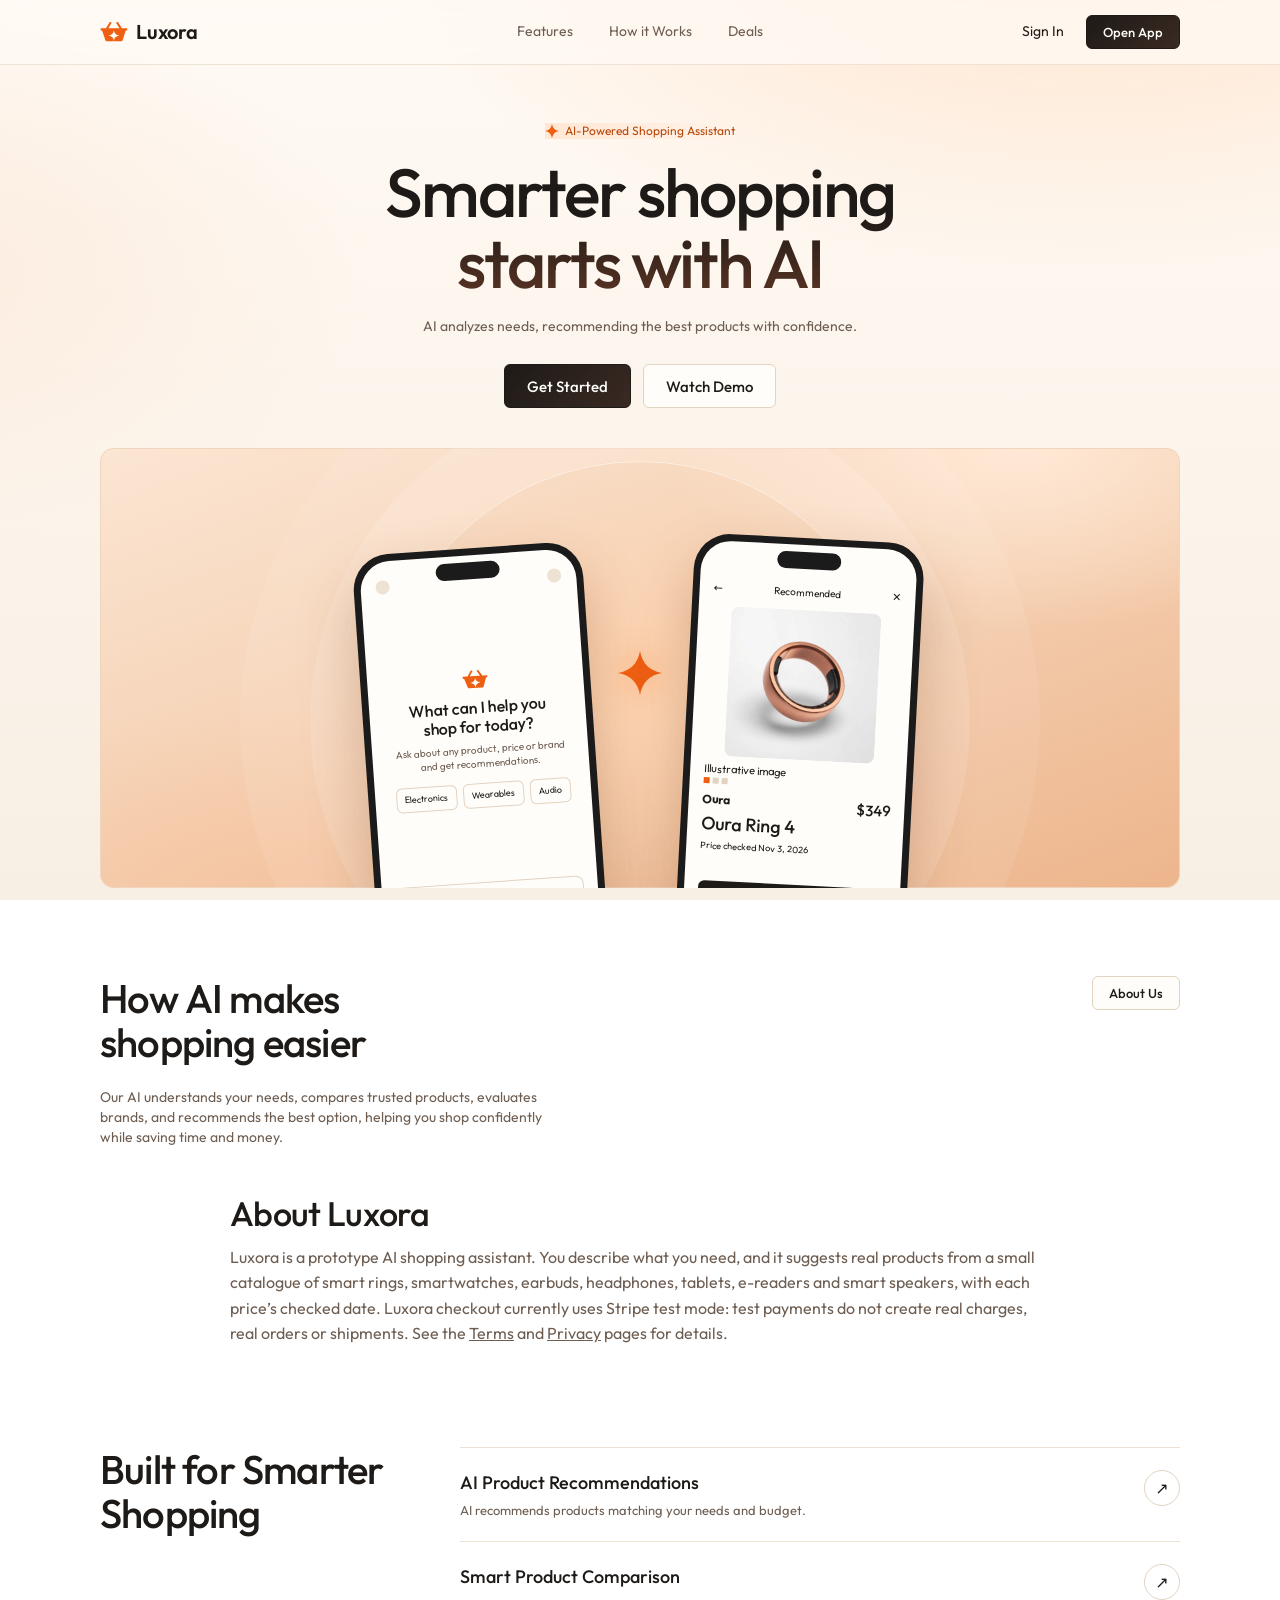
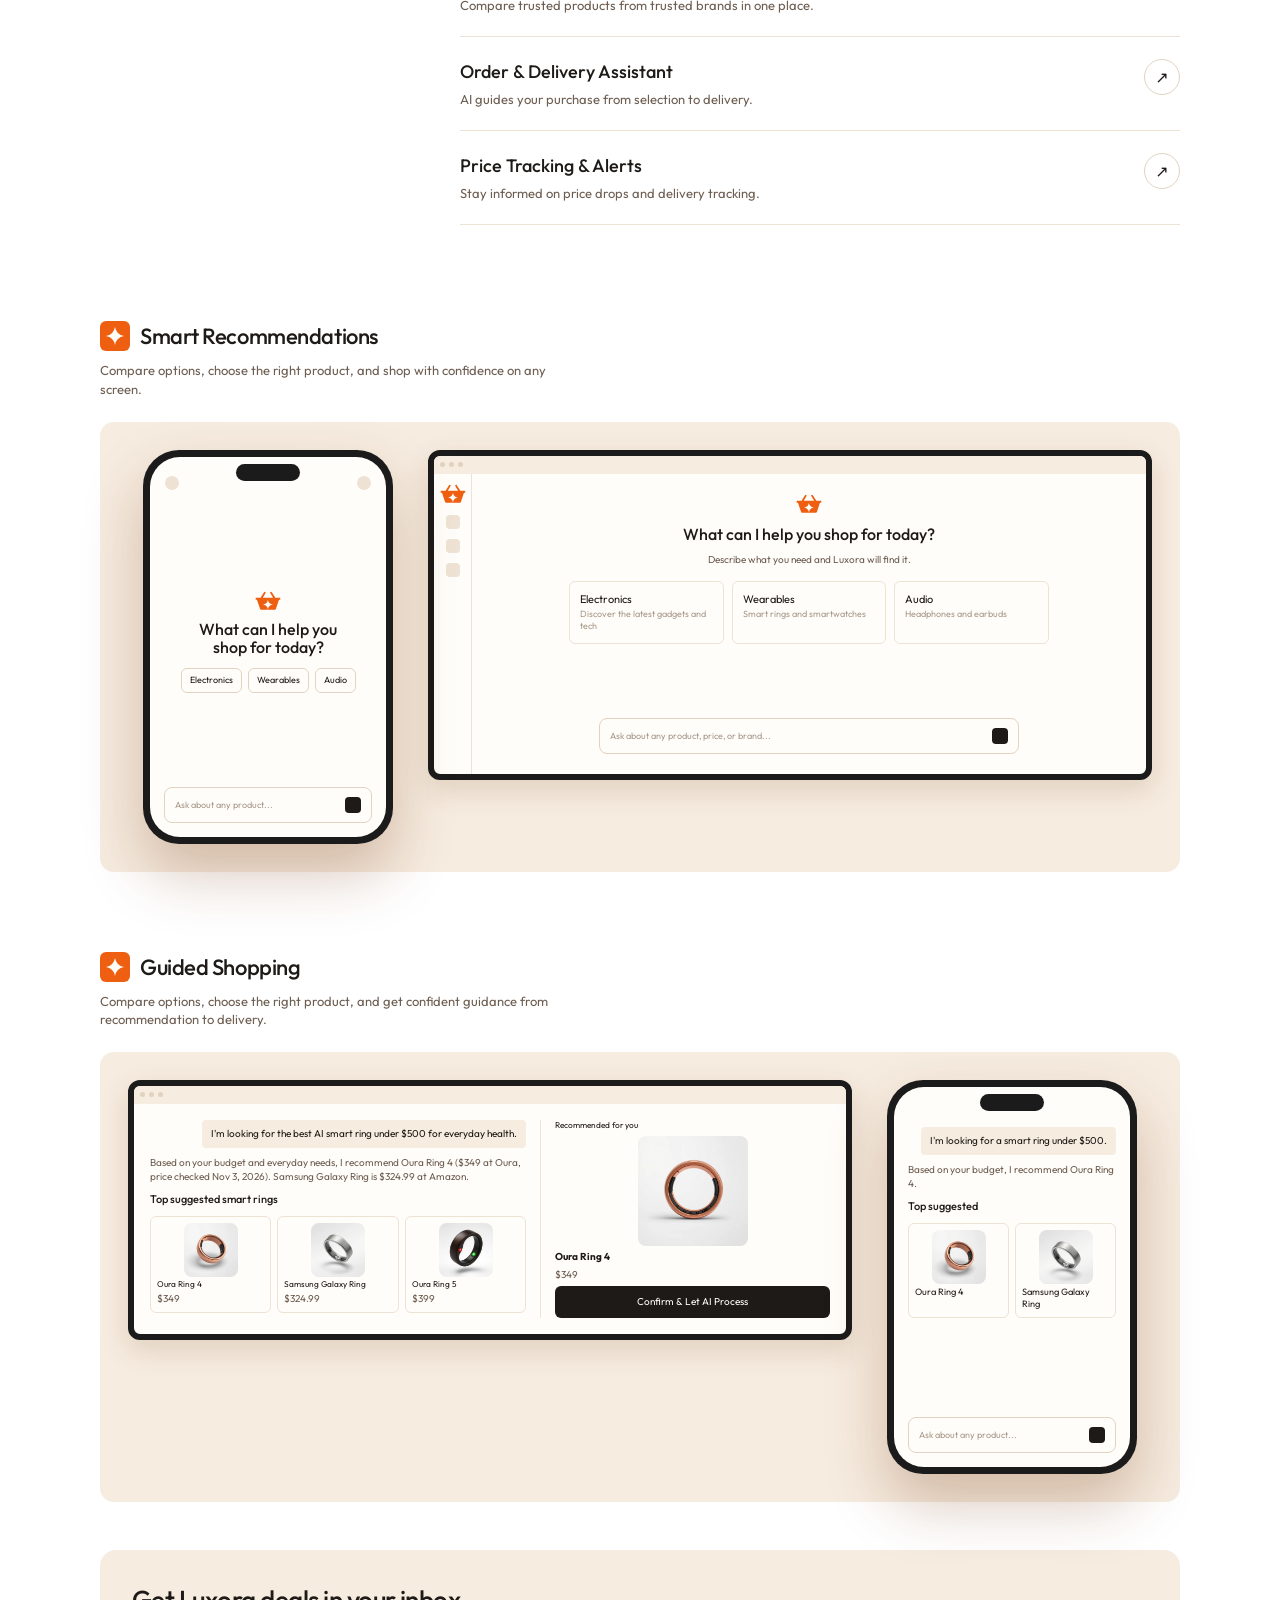
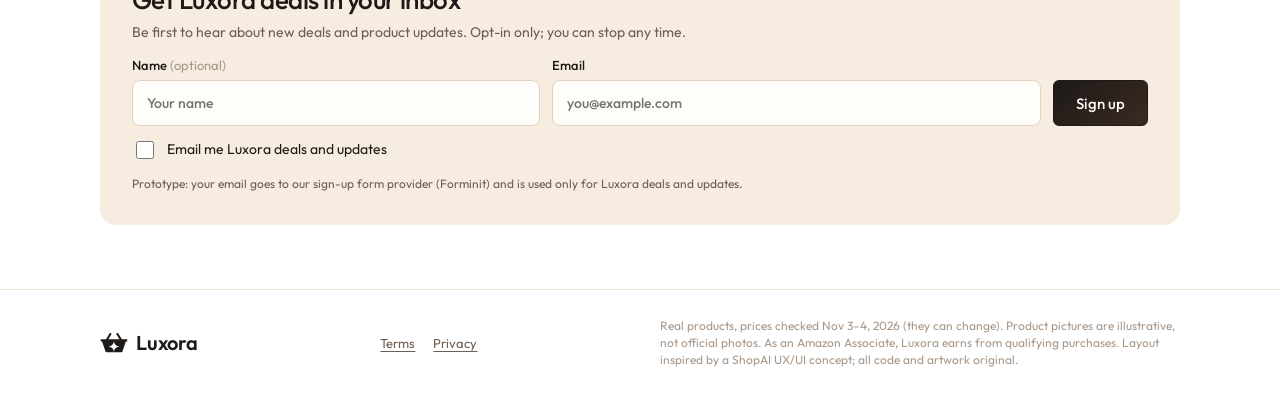
==== index.html @ 8afe0d3a "Align landing page with Stripe test checkout" ====
<!doctype html>
<html lang="en">
<head>
  <meta charset="utf-8">
  <meta name="viewport" content="width=device-width, initial-scale=1, viewport-fit=cover">
  <title>Luxora - AI-Powered Shopping Assistant</title>
  <meta name="description" content="Luxora analyzes your needs and recommends the best products with confidence.">
  <link rel="icon" href="assets/logo.svg" type="image/svg+xml">
  <script src="js/theme.js?v=gauth20261105"></script>
  <link rel="stylesheet" href="css/palette.css?v=gauth20261105">
  <link rel="stylesheet" href="css/base.css?v=gauth20261105">
  <link rel="stylesheet" href="css/landing.css?v=gauth20261105">
  <link rel="stylesheet" href="css/warm.css?v=gauth20261105">
  <link rel="stylesheet" href="css/mobile.css?v=gauth20261105">
</head>
<body>
<header class="nav" id="top">
  <div class="wrap nav__in">
    <a href="#top" class="logo" aria-label="Luxora home"><span data-logo class="logo__mark"></span>Luxora</a>
    <nav class="nav__links" id="navLinks" aria-label="Primary">
      <a href="#features">Features</a><a href="#how">How it Works</a><a href="app.html#/shop">Deals</a>
      <button type="button" class="nav__signin nav__signin--m" data-signin>Sign In</button>
    </nav>
    <div class="nav__cta">
      <button type="button" class="nav__signin" data-signin>Sign In</button>
      <a href="app.html" class="btn btn--sm" data-get-started>Open App</a>
      <button class="nav__burger" id="burger" aria-label="Menu" aria-expanded="false"><span></span><span></span><span></span></button>
    </div>
  </div>
</header>

<main>
<section class="hero wrap">
  <p class="tag"><span data-sparkle="14"></span> AI-Powered Shopping Assistant</p>
  <h1>Smarter shopping<br>starts with AI</h1>
  <p class="hero__sub">AI analyzes needs, recommending the best products with confidence.</p>
  <div class="hero__btns">
    <a href="app.html#/assistant" class="btn" data-get-started>Get Started</a>
    <a href="#demo" class="btn btn--ghost">Watch Demo</a>
  </div>
</section>

<section class="stage wrap" id="demo" aria-label="App preview">
  <div class="stage__panel">
    <div class="phone phone--tilt-l">
      <div class="phone__notch"></div>
      <div class="phone__screen">
        <div class="ph-top"><span class="ph-dot"></span><span class="ph-avatar"></span></div>
        <div class="ph-center">
          <span data-logo class="ph-logo"></span>
          <h3>What can I help you shop for today?</h3>
          <p>Ask about any product, price or brand and get recommendations.</p>
          <div class="ph-chips"><span>Electronics</span><span>Wearables</span><span>Audio</span></div>
        </div>
        <div class="ph-input">Ask about any product, price, or brand...<i></i></div>
      </div>
    </div>
    <span class="stage__spark" data-sparkle="44"></span>
    <div class="phone phone--tilt-r">
      <div class="phone__notch"></div>
      <div class="phone__screen">
        <div class="ph-bar"><span>&#8592;</span><small>Recommended</small><span>&#10005;</span></div>
        <div class="ph-art" data-art="aura-ring-4"></div><span class="illus illus--static">Illustrative image</span>
        <div class="ph-dots"><i class="on"></i><i></i><i></i></div>
        <div class="ph-meta"><div><b class="store">Oura</b><h4>Oura Ring 4</h4><small>Price checked Nov 3, 2026</small></div><strong data-price="aura-ring-4" data-asin="B0D9WT1S2T">$349</strong></div>
        <div class="ph-btn">Let AI Process</div>
      </div>
    </div>
  </div>
</section>

<section class="how wrap" id="how">
  <div class="how__head">
    <h2>How AI makes<br>shopping easier</h2>
    <a href="#about" class="btn btn--ghost btn--sm">About Us</a>
  </div>
  <p class="how__p">Our AI understands your needs, compares trusted products, evaluates brands, and recommends the best option, helping you shop confidently while saving time and money.</p>
</section>

<section class="about wrap" id="about" aria-labelledby="aboutTitle">
  <h2 id="aboutTitle">About Luxora</h2>
  <p>Luxora is a prototype AI shopping assistant. You describe what you need, and it suggests real products from a small catalogue of smart rings, smartwatches, earbuds, headphones, tablets, e-readers and smart speakers, with each price&rsquo;s checked date. Luxora checkout currently uses Stripe test mode: test payments do not create real charges, real orders or shipments. See the <a href="terms.html">Terms</a> and <a href="privacy.html">Privacy</a> pages for details.</p>
</section>

<section class="built wrap" id="features">
  <h2>Built for Smarter<br>Shopping</h2>
  <ul class="built__list">
    <li><div><h3>AI Product Recommendations</h3><p>AI recommends products matching your needs and budget.</p></div><a class="built__go" href="app.html?q=Best%20smart%20ring%20under%20%24500%20for%20everyday%20health" aria-label="Try AI product recommendations in the app">&#8599;</a></li>
    <li><div><h3>Smart Product Comparison</h3><p>Compare trusted products from trusted brands in one place.</p></div><a class="built__go" href="app.html?q=Compare%20Oura%20Ring%204%20and%20Samsung%20Galaxy%20Ring" aria-label="Try product comparison in the app">&#8599;</a></li>
    <li><div><h3>Order &amp; Delivery Assistant</h3><p>AI guides your purchase from selection to delivery.</p></div><a class="built__go" href="app.html?q=Where%20is%20my%20order%3F" aria-label="Try the order and delivery assistant in the app">&#8599;</a></li>
    <li><div><h3>Price Tracking &amp; Alerts</h3><p>Stay informed on price drops and delivery tracking.</p></div><a class="built__go" href="#signup" aria-label="Get deal alerts by email">&#8599;</a></li>
  </ul>
</section>

<section class="showcase wrap" aria-labelledby="sr">
  <div class="sec-title"><span class="sec-icon" data-sparkle="18"></span><h2 id="sr">Smart Recommendations</h2></div>
  <p class="sec-p">Compare options, choose the right product, and shop with confidence on any screen.</p>
  <div class="showcase__grid">
    <div class="phone phone--flat"><div class="phone__notch"></div><div class="phone__screen">
      <div class="ph-top"><span class="ph-dot"></span><span class="ph-avatar"></span></div>
      <div class="ph-center"><span data-logo class="ph-logo"></span><h3>What can I help you shop for today?</h3>
      <div class="ph-chips"><span>Electronics</span><span>Wearables</span><span>Audio</span></div></div>
      <div class="ph-input">Ask about any product...<i></i></div></div></div>
    <div class="laptop"><div class="laptop__bar"><i></i><i></i><i></i></div><div class="laptop__body">
      <aside><span data-logo class="ph-logo"></span><i></i><i></i><i></i></aside>
      <div class="laptop__main"><span data-logo class="ph-logo"></span><h3>What can I help you shop for today?</h3><p>Describe what you need and Luxora will find it.</p>
      <div class="lp-cards"><div>Electronics<small>Discover the latest gadgets and tech</small></div><div>Wearables<small>Smart rings and smartwatches</small></div><div>Audio<small>Headphones and earbuds</small></div></div>
      <div class="ph-input">Ask about any product, price, or brand...<i></i></div></div></div></div>
  </div>
</section>

<section class="showcase wrap" aria-labelledby="gs">
  <div class="sec-title"><span class="sec-icon" data-sparkle="18"></span><h2 id="gs">Guided Shopping</h2></div>
  <p class="sec-p">Compare options, choose the right product, and get confident guidance from recommendation to delivery.</p>
  <div class="showcase__grid showcase__grid--guided">
    <div class="laptop laptop--wide"><div class="laptop__bar"><i></i><i></i><i></i></div>
      <div class="guided">
        <div class="guided__chat">
          <p class="bubble">I'm looking for the best AI smart ring under $500 for everyday health.</p>
          <p class="g-text">Based on your budget and everyday needs, I recommend Oura Ring 4 ($349 at Oura, price checked Nov 3, 2026). Samsung Galaxy Ring is $324.99 at Amazon.</p>
          <b class="g-title">Top suggested smart rings</b>
          <div class="g-cards">
            <div><span data-art="aura-ring-4"></span><small>Oura Ring 4</small><em data-price="aura-ring-4" data-asin="B0D9WT1S2T">$349</em></div>
            <div><span data-art="nova-ring"></span><small>Samsung Galaxy Ring</small><em>$324.99</em></div>
            <div><span data-art="ring-pro"></span><small>Oura Ring 5</small><em>$399</em></div>
          </div>
        </div>
        <div class="guided__rec"><small>Recommended for you</small><span data-art="aura-ring-4:1"></span><b>Oura Ring 4</b><em data-price="aura-ring-4" data-asin="B0D9WT1S2T">$349</em><div class="ph-btn">Confirm &amp; Let AI Process</div></div>
      </div></div>
    <div class="phone phone--flat"><div class="phone__notch"></div><div class="phone__screen">
      <p class="bubble">I'm looking for a smart ring under $500.</p>
      <p class="g-text">Based on your budget, I recommend Oura Ring 4.</p>
      <b class="g-title">Top suggested</b>
      <div class="g-cards g-cards--2"><div><span data-art="aura-ring-4"></span><small>Oura Ring 4</small></div><div><span data-art="nova-ring"></span><small>Samsung Galaxy Ring</small></div></div>
      <div class="ph-input">Ask about any product...<i></i></div></div></div>
  </div>
</section>

<section class="signup-sec wrap" id="signup" aria-label="Email sign-up">
  <div data-signup="landing-footer" data-title="Get Luxora deals in your inbox" data-text="Be first to hear about new deals and product updates. Opt-in only; you can stop any time."></div>
</section>
</main>

<footer class="foot"><div class="wrap foot__in"><a href="#top" class="logo logo--black"><span data-logo class="logo__mark"></span>Luxora</a><nav class="foot__links" aria-label="Legal"><a href="terms.html">Terms</a><a href="privacy.html">Privacy</a></nav><small>Real products, prices checked Nov 3–4, 2026 (they can change). Product pictures are illustrative, not official photos. As an Amazon Associate, Luxora earns from qualifying purchases. Layout inspired by a ShopAI UX/UI concept; all code and artwork original.</small></div></footer>


<script src="js/art.js?v=gauth20261105"></script>
<script src="js/auth.js?v=gauth20261105"></script>
<script src="js/landing.js?v=gauth20261105"></script>
<script src="js/landing-deals.js?v=gauth20261105"></script>
<script src="js/signup.js?v=gauth20261105"></script>
<script src="js/i18n.js?v=gauth20261105"></script>
</body>
</html>
---- css/palette.css ----
/* Luxora palette - the ONLY place raw colors live. Every other file uses var(--token). */
:root {
  /* neutrals (from the reference: white / light-gray surfaces, near-black ink) */
  --white: #FFFFFF;
  --gray-50: #F4F4F4;      /* soft fills, chips, bubbles */
  --page: #F4F4F4;         /* app page background behind the cards */
  --gray-100: #EBEBEB;     /* hairlines, chips */
  --gray-200: #DCDCDC;     /* borders */
  --gray-400: #A3A3A3;     /* placeholder text, disabled */
  --gray-600: #6B6B6B;     /* secondary text */
  --black: #111111;        /* primary ink + buttons */

  /* accent */
  --orange: #F26B1D;
  --orange-soft: #FDE7DA;
  --orange-deep: #C4500F;

  /* translucent helpers */
  --shadow: rgba(17, 17, 17, 0.10);
  --scrim: rgba(17, 17, 17, 0.45);

  /* product illustration tones (copper / silver / dark titanium) */
  --copper-hi: #FFCFA0;
  --copper: #F28B3D;
  --copper-lo: #A94A10;
  --silver-hi: #FFFFFF;
  --silver: #CFCFCF;
  --silver-lo: #6E6E6E;
  --dark-hi: #8A5A48;
  --dark: #3B211B;
  --dark-lo: #160B09;
  --screen: #1B1B1B;
  --glow: #FFE2C4;
}

/* Dark appearance (Settings > Appearance). Same token names, dark values: the only place dark colours live. */
:root[data-theme="dark"] {
  color-scheme: dark;
  --white: #181818;        /* card / surface */
  --page: #0D0D0D;
  --gray-50: #242424;
  --gray-100: #2D2D2D;
  --gray-200: #3C3C3C;
  --gray-400: #7E7E7E;
  --gray-600: #ABABAB;
  --black: #F3F3F3;        /* primary ink + buttons */
  --orange-soft: #3B2314;
  --orange-deep: #FF9D5E;
  --shadow: rgba(0, 0, 0, 0.55);
  --scrim: rgba(0, 0, 0, 0.7);
}

/* Warm light theme (PAINTER mocks, approved): cream/ivory, charcoal ink, deeper orange */
:root:not([data-theme="dark"]) {--white:#FFFDF9;--page:#F8F0E6;--gray-50:#F6ECE0;--gray-100:#EEE2D4;--gray-200:#E2D2C0;--gray-400:#A8988A;--gray-600:#6E5E52;--black:#1E1A17;--orange:#EE5F12;--orange-soft:#FCE3D2;--orange-deep:#B8470A;--shadow:rgba(120,60,20,.16);--scrim:rgba(40,24,14,.42)}
---- css/base.css ----
@font-face { font-family: "Outfit"; src: url("../fonts/outfit.woff2") format("woff2"); font-weight: 100 900; font-display: swap; }
*, *::before, *::after { box-sizing: border-box; }
html { scroll-behavior: smooth; }
body { margin: 0; font-family: "Outfit", system-ui, -apple-system, "Segoe UI", sans-serif; color: var(--black); background: var(--white); -webkit-font-smoothing: antialiased; line-height: 1.4; }
img, svg { display: block; max-width: 100%; }
a { color: inherit; text-decoration: none; }
button, input, select { font: inherit; color: inherit; }
button { cursor: pointer; }
h1, h2, h3, p { margin: 0; }
[hidden] { display: none !important; }
.sr-only { position: absolute; width: 1px; height: 1px; overflow: hidden; clip: rect(0 0 0 0); white-space: nowrap; }
:focus-visible { outline: 2px solid var(--orange); outline-offset: 2px; }

.btn { display: inline-flex; align-items: center; justify-content: center; gap: 8px; height: 44px; padding: 0 22px; border-radius: 6px; border: 1px solid var(--black); background: var(--black); color: var(--white); font-weight: 500; font-size: 15px; transition: transform .15s, background .15s; }
.btn:hover { transform: translateY(-1px); }
.btn--ghost { background: var(--white); color: var(--black); border-color: var(--gray-200); }
.btn--sm { height: 34px; padding: 0 16px; font-size: 13px; }

.logo { display: inline-flex; align-items: center; gap: 8px; font-weight: 600; font-size: 20px; letter-spacing: -.01em; }
.logo svg { width: 28px; height: 22px; color: var(--orange); }
.logo--black svg { color: var(--black); }
.sparkle { color: var(--orange); }

/* product photos: square studio shots on a light background, shown as rounded tiles */
.pimg { display: block; height: 100%; width: auto; aspect-ratio: 1 / 1; object-fit: cover; border-radius: 8px; background: var(--gray-50); }
[data-art], .card__art, .car__art, .line__img, .line__art { display: flex; justify-content: center; align-items: center; }

/* email sign-up (js/signup.js) */
.signup { display: grid; gap: 14px; background: var(--gray-50); border-radius: 16px; padding: clamp(20px, 3vw, 32px); }
.signup h3 { font-size: clamp(20px, 2.4vw, 26px); font-weight: 500; letter-spacing: -.02em; }
.signup__copy p { color: var(--gray-600); font-size: 14px; margin-top: 4px; }
.signup__fields { display: grid; grid-template-columns: minmax(0, 1fr) minmax(0, 1.2fr) auto; gap: 12px; align-items: end; }
.signup__f { display: grid; gap: 6px; font-size: 13px; font-weight: 500; } .signup__f i { font-style: normal; color: var(--gray-400); font-weight: 400; }
.signup__f input { height: 46px; border: 1px solid var(--gray-200); border-radius: 8px; padding: 0 14px; font-size: 14px; background: var(--white); outline: 0; min-width: 0; }
.signup__f input:focus { border-color: var(--black); }
.signup__btn { height: 46px; }
.signup__btn:disabled { opacity: .6; cursor: progress; transform: none; }
.signup__hp { position: absolute; left: -9999px; width: 1px; height: 1px; opacity: 0; }
.signup__opt { display: flex; align-items: flex-start; gap: 10px; font-size: 14px; cursor: pointer; } .signup__opt input { width: 18px; height: 18px; margin-top: 1px; accent-color: var(--black); flex: none; }
.signup__fine { font-size: 12px; color: var(--gray-600); }
.signup__msg { font-size: 14px; border-radius: 8px; padding: 10px 14px; }
.signup__msg--err { background: var(--orange-soft); color: var(--orange-deep); }
.signup__msg[hidden] { display: none; }
.signup__done { display: flex; align-items: center; gap: 16px; } .signup__done p { color: var(--gray-600); font-size: 14px; margin-top: 2px; }
.signup__tick { width: 44px; height: 44px; border-radius: 50%; background: var(--orange); color: var(--white); display: grid; place-items: center; font-size: 20px; flex: none; }
.signup--card { border: 1px solid var(--gray-100); background: var(--white); }
.signup--card .signup__fields { grid-template-columns: minmax(0, 1fr) minmax(0, 1fr); } .signup--card .signup__btn { grid-column: 1 / -1; }
@media (max-width: 760px) { .signup__fields { grid-template-columns: 1fr; } }

/* sign-in dialog (js/auth.js) */
dialog.auth { border: 0; border-radius: 16px; padding: 32px 28px 24px; width: min(400px, calc(100vw - 32px)); box-shadow: 0 24px 64px var(--shadow); color: var(--black); background: var(--white); position: fixed; margin: auto; }
dialog.auth::backdrop { background: var(--scrim); }
.auth__x { position: absolute; top: 12px; right: 12px; width: 32px; height: 32px; border-radius: 8px; border: 1px solid var(--gray-200); background: var(--white); font-size: 12px; display: grid; place-items: center; }
.auth__x:hover { background: var(--gray-50); }
.auth__logo { display: block; width: 40px; color: var(--orange); margin-bottom: 14px; }
.auth__avatar { width: 52px; height: 52px; border-radius: 50%; background: var(--orange-soft); color: var(--orange-deep); display: grid; place-items: center; font-size: 22px; font-weight: 600; margin-bottom: 14px; }
dialog.auth h2 { font-size: 24px; letter-spacing: -.02em; line-height: 1.15; }
.auth__lead { margin-top: 8px; color: var(--gray-600); font-size: 14px; overflow-wrap: anywhere; }
dialog.auth form { display: grid; gap: 6px; margin-top: 18px; }
dialog.auth label { display: grid; gap: 6px; font-size: 13px; font-weight: 500; margin-top: 8px; }
dialog.auth input { height: 46px; border: 1px solid var(--gray-200); border-radius: 8px; padding: 0 14px; font-size: 15px; background: var(--white); outline: 0; min-width: 0; }
dialog.auth input:focus { border-color: var(--black); }
dialog.auth input[aria-invalid=true] { border-color: var(--orange-deep); }
.auth__err { font-size: 13px; color: var(--orange-deep); }
.auth__err[hidden] { display: none; }
.auth__go { width: 100%; height: 46px; margin-top: 14px; }
.auth__fine { margin-top: 12px; font-size: 12px; color: var(--gray-600); }
.auth__btns { display: flex; gap: 10px; margin-top: 18px; } .auth__btns .btn { flex: 1; }
/* sign-up: location fields, password hint, sign-in/sign-up switch */
dialog.auth { max-height: calc(100dvh - 32px); overflow-y: auto; }
dialog.auth select { height: 46px; border: 1px solid var(--gray-200); border-radius: 8px; padding: 0 12px; font-size: 15px; background: var(--white); color: var(--black); min-width: 0; width: 100%; }
dialog.auth select:focus { border-color: var(--black); outline: 0; }
dialog.auth select[aria-invalid=true] { border-color: var(--orange-deep); }
.auth__loc { border: 0; padding: 0; margin: 10px 0 0; min-width: 0; display: grid; gap: 6px; }
.auth__loc legend { font-size: 14px; font-weight: 600; padding: 0; margin-bottom: 2px; }
.auth__row { display: grid; grid-template-columns: 1fr 1fr; gap: 10px; } .auth__row > div { min-width: 0; display: grid; gap: 6px; }
@media (max-width: 360px) { .auth__row { grid-template-columns: 1fr; } }
.auth__hint { font-size: 12px; color: var(--gray-600); }
.auth__swap { margin-top: 14px; font-size: 13px; color: var(--gray-600); text-align: center; }
.auth__link { border: 0; background: none; padding: 0; font: inherit; font-weight: 600; color: var(--black); text-decoration: underline; text-underline-offset: 2px; cursor: pointer; }
/* iPhone: Safari zooms into any field under 16px and stays zoomed. Keep every field at >= 16px on phones/tablets
   (pinch-zoom stays available for accessibility; no maximum-scale). */
@media (max-width: 1024px), (pointer: coarse) {
  input, textarea, select, [contenteditable] { font-size: 16px !important; }
}
.auth__google { width: 100%; height: 46px; margin-top: 14px; display: inline-flex; align-items: center; justify-content: center; gap: 10px; }
.auth__google[disabled] { opacity: .6; cursor: progress; }
.auth__or { display: flex; align-items: center; gap: 12px; margin: 14px 0 2px; font-size: 12px; color: var(--gray-600); }
.auth__or::before, .auth__or::after { content: ""; flex: 1; height: 1px; background: var(--gray-200); }
dialog.auth input[readonly] { background: var(--gray-100, #f3f3f3); color: var(--gray-600); }
---- css/landing.css ----
.wrap { width: min(1080px, 100% - 48px); margin-inline: auto; }
[data-logo] { display: inline-flex; }
[data-logo] svg { width: 100%; height: auto; }

/* nav */
.nav { position: sticky; top: 0; z-index: 20; background: var(--white); border-bottom: 1px solid var(--gray-100); }
.nav__in { display: grid; grid-template-columns: 1fr auto 1fr; align-items: center; height: 64px; }
.logo__mark { width: 28px; color: var(--orange); }
.logo--black .logo__mark { color: var(--black); }
.nav__links { display: flex; gap: 36px; font-size: 14px; color: var(--gray-600); }
.nav__links a:hover { color: var(--black); }
.nav__cta { display: flex; align-items: center; gap: 18px; justify-self: end; }
.nav__signin { font-size: 14px; background: none; border: 0; padding: 6px 4px; color: var(--black); max-width: 180px; overflow: hidden; text-overflow: ellipsis; white-space: nowrap; }
.nav__signin:hover { color: var(--orange-deep); }
html { scroll-behavior: smooth; } section[id], header[id] { scroll-margin-top: 72px; }
.nav__signin--m { display: none; }
.nav__burger { display: none; width: 36px; height: 36px; border: 1px solid var(--gray-200); background: var(--white); border-radius: 6px; padding: 9px 8px; flex-direction: column; justify-content: space-between; }
.nav__burger span { display: block; height: 2px; background: var(--black); border-radius: 2px; }

/* hero */
.hero { text-align: center; padding: 56px 0 40px; }
.tag { display: inline-flex; align-items: center; gap: 6px; font-size: 12px; color: var(--gray-600); margin-bottom: 18px; }
.tag [data-sparkle] { color: var(--black); display: inline-flex; }
h1 { font-size: clamp(40px, 6vw, 68px); line-height: 1.04; letter-spacing: -.03em; font-weight: 500; }
.hero__sub { margin-top: 18px; font-size: 14px; color: var(--gray-600); }
.hero__btns { margin-top: 28px; display: flex; gap: 12px; justify-content: center; }

/* stage */
.stage__panel { position: relative; background: var(--gray-50); border-radius: 14px; height: 440px; display: flex; justify-content: center; align-items: flex-end; gap: 90px; overflow: hidden; padding: 0 20px; }
.stage__spark { position: absolute; left: 50%; top: 46%; transform: translateX(-50%); color: var(--orange); }
.phone { position: relative; background: var(--screen); border-radius: 36px; padding: 7px; width: 230px; flex: none; box-shadow: 0 20px 40px var(--shadow); }
.phone__notch { position: absolute; top: 14px; left: 50%; width: 64px; height: 17px; background: var(--screen); border-radius: 12px; transform: translateX(-50%); z-index: 2; }
.phone__screen { background: var(--white); border-radius: 30px; height: 100%; min-height: 380px; padding: 40px 14px 14px; display: flex; flex-direction: column; font-size: 11px; overflow: hidden; }
.phone--tilt-l { height: 400px; margin-bottom: -60px; transform: rotate(-4deg); }
.phone--tilt-r { height: 400px; margin-bottom: -50px; transform: rotate(3deg); }
.phone--flat { width: 100%; max-width: 250px; margin: 0 auto; }
.ph-top { position: absolute; top: 26px; left: 22px; right: 22px; display: flex; justify-content: space-between; }
.ph-dot, .ph-avatar { width: 14px; height: 14px; border-radius: 50%; background: var(--gray-100); }
.ph-center { flex: 1; display: flex; flex-direction: column; align-items: center; justify-content: center; text-align: center; gap: 8px; }
.ph-logo { width: 26px; color: var(--orange); }
.ph-center h3 { font-size: 16px; font-weight: 500; line-height: 1.15; max-width: 150px; }
.ph-center p { color: var(--gray-600); font-size: 10px; max-width: 170px; }
.ph-chips { display: flex; gap: 6px; flex-wrap: wrap; justify-content: center; margin-top: 4px; }
.ph-chips span { border: 1px solid var(--gray-200); border-radius: 6px; padding: 5px 8px; font-size: 9px; }
.ph-input { margin-top: auto; border: 1px solid var(--gray-200); border-radius: 8px; padding: 9px 10px; font-size: 9px; color: var(--gray-400); display: flex; justify-content: space-between; align-items: center; gap: 8px; }
.ph-input i { width: 16px; height: 16px; border-radius: 4px; background: var(--black); flex: none; }
.ph-bar { display: flex; justify-content: space-between; align-items: center; font-size: 11px; margin-bottom: 4px; }
.ph-bar small { font-size: 10px; }
.ph-art { height: 150px; margin: 6px 0; }
.ph-dots { display: flex; gap: 3px; margin-bottom: 8px; } .ph-dots i { width: 6px; height: 6px; background: var(--gray-200); } .ph-dots i.on { background: var(--orange); }
.ph-meta { display: flex; justify-content: space-between; align-items: flex-start; gap: 6px; }
.ph-meta h4 { margin: 2px 0; font-size: 18px; font-weight: 500; } .ph-meta strong { font-size: 15px; font-weight: 500; }
.store { font-size: 12px; font-weight: 700; letter-spacing: -.02em; }
.stars { color: var(--orange); font-size: 9px; }
.ph-btn { margin-top: auto; background: var(--black); color: var(--white); text-align: center; border-radius: 6px; padding: 9px; font-size: 10px; }

/* how */
.how { padding: 88px 0 24px; }
.how__head { display: flex; justify-content: space-between; align-items: flex-start; gap: 16px; }
h2 { font-size: clamp(28px, 3.4vw, 40px); line-height: 1.1; letter-spacing: -.02em; font-weight: 500; }
.how__p { margin-top: 24px; max-width: 460px; color: var(--gray-600); font-size: 14px; }

/* built */
.built { padding: 60px 0 40px; display: grid; grid-template-columns: 320px 1fr; gap: 40px; }
.built__list { list-style: none; margin: 0; padding: 0; }
.built__list li { display: flex; justify-content: space-between; align-items: flex-start; gap: 16px; padding: 22px 0; border-bottom: 1px solid var(--gray-100); }
.built__list li:first-child { border-top: 1px solid var(--gray-100); }
.built__list h3 { font-size: 18px; font-weight: 500; }
.built__list p { margin-top: 6px; font-size: 13px; color: var(--gray-600); }
.built__list span { font-size: 18px; transition: color .15s, transform .15s; }
.built__list li:hover span { color: var(--orange); transform: translate(2px, -2px); }

/* showcases */
.showcase { padding: 56px 0 24px; }
.sec-title { display: flex; align-items: center; gap: 10px; }
.sec-title h2 { font-size: 22px; }
.sec-icon { width: 30px; height: 30px; background: var(--orange); color: var(--white); border-radius: 6px; display: inline-grid; place-items: center; }
.sec-p { margin-top: 10px; font-size: 13px; color: var(--gray-600); max-width: 470px; }
.showcase__grid { margin-top: 24px; display: grid; grid-template-columns: 280px 1fr; gap: 20px; background: var(--gray-50); border-radius: 14px; padding: 28px; align-items: start; }
.showcase__grid--guided { grid-template-columns: 1fr 280px; }
.laptop { background: var(--white); border: 6px solid var(--screen); border-radius: 12px; overflow: hidden; box-shadow: 0 10px 28px var(--shadow); }
.laptop__bar { height: 18px; background: var(--gray-50); display: flex; gap: 4px; padding: 6px; } .laptop__bar i { width: 5px; height: 5px; border-radius: 50%; background: var(--gray-200); }
.laptop__body { display: grid; grid-template-columns: 38px 1fr; min-height: 300px; }
.laptop__body aside { border-right: 1px solid var(--gray-100); padding: 10px 6px; display: flex; flex-direction: column; gap: 10px; align-items: center; }
.laptop__body aside i { width: 14px; height: 14px; border-radius: 4px; background: var(--gray-100); }
.laptop__main { padding: 20px; display: flex; flex-direction: column; align-items: center; text-align: center; gap: 8px; font-size: 11px; }
.laptop__main h3 { font-size: 16px; font-weight: 500; } .laptop__main p { font-size: 10px; color: var(--gray-600); }
.lp-cards { display: grid; grid-template-columns: repeat(3, 1fr); gap: 8px; width: 100%; max-width: 480px; margin: 6px 0 12px; }
.lp-cards div { border: 1px solid var(--gray-100); border-radius: 6px; padding: 10px; text-align: left; font-size: 11px; } .lp-cards small { display: block; color: var(--gray-400); font-size: 9px; }
.laptop__main .ph-input { width: 100%; max-width: 420px; }
.guided { display: grid; grid-template-columns: 1.3fr 1fr; gap: 14px; padding: 16px; font-size: 10px; }
.guided__chat { display: flex; flex-direction: column; gap: 8px; }
.bubble { background: var(--gray-50); border-radius: 4px; padding: 7px 9px; font-size: 10px; align-self: flex-end; }
.g-text { color: var(--gray-600); font-size: 10px; }
.g-title { font-weight: 500; font-size: 11px; }
.g-cards { display: grid; grid-template-columns: repeat(3, 1fr); gap: 6px; }
.g-cards--2 { grid-template-columns: 1fr 1fr; }
.g-cards > div { border: 1px solid var(--gray-100); border-radius: 6px; padding: 6px; display: flex; flex-direction: column; gap: 2px; }
.g-cards > div > span { height: 54px; display: flex; } .g-cards em { font-style: normal; color: var(--gray-600); }
.guided__rec { border-left: 1px solid var(--gray-100); padding-left: 14px; display: flex; flex-direction: column; gap: 4px; }
.guided__rec > span { height: 110px; display: flex; } .guided__rec em { font-style: normal; color: var(--gray-600); }
.showcase__grid--guided .phone__screen { gap: 8px; }


.foot { border-top: 1px solid var(--gray-100); padding: 28px 0; }
.foot__in { display: flex; justify-content: space-between; align-items: center; gap: 16px; flex-wrap: wrap; }
.foot small { color: var(--gray-400); font-size: 12px; max-width: 520px; }


/* tablet / mobile */
@media (max-width: 860px) {
  .built { grid-template-columns: 1fr; gap: 24px; }
  .showcase__grid, .showcase__grid--guided { grid-template-columns: 1fr; padding: 16px; }
  .showcase__grid--guided .laptop { order: 2; } .showcase__grid--guided .phone { order: 1; }
  .guided { grid-template-columns: 1fr; } .guided__rec { border-left: 0; padding-left: 0; border-top: 1px solid var(--gray-100); padding-top: 12px; }
  .stage__panel { gap: 40px; }
}
@media (max-width: 720px) {
  .wrap { width: min(1080px, 100% - 32px); }
  .nav__in { grid-template-columns: 1fr auto; }
  .nav__burger { display: flex; }
  .nav__cta .nav__signin { display: none; }
  .nav__links { display: none; position: absolute; top: 64px; left: 0; right: 0; flex-direction: column; gap: 0; background: var(--white); border-bottom: 1px solid var(--gray-100); padding: 8px 16px 16px; font-size: 16px; color: var(--black); }
  .nav__links.open { display: flex; } .nav__links a { padding: 12px 0; border-bottom: 1px solid var(--gray-100); }
  .nav__signin--m { display: block; text-align: left; font-size: 16px; padding: 12px 0; max-width: none; }
  .hero { padding: 36px 0 28px; }
  .hero__btns .btn { padding: 0 20px; }
  .stage__panel { height: 400px; justify-content: center; padding: 0; align-items: flex-end; }
  .stage__panel .phone--tilt-l { display: none; }
  .stage__panel .phone--tilt-r { margin-bottom: -40px; transform: rotate(-5deg); }
  .stage__spark { left: 14%; top: 14%; transform: none; }
  .how { padding-top: 56px; } .how__head { flex-direction: column; }
  .foot__in { flex-direction: column; align-items: flex-start; }
}
.sec-icon .sparkle { color: var(--white); }

.signup-sec { padding: 24px 0 64px; }

.was { color: var(--gray-400); font-weight: 400; font-size: .8em; margin-right: 4px; }
.is-deal { color: var(--orange-deep); }

.built__go { flex: none; width: 36px; height: 36px; border-radius: 50%; border: 1px solid var(--gray-200); display: grid; place-items: center; font-size: 16px; transition: background .15s, color .15s; }
.built__go:hover { background: var(--black); color: var(--white); border-color: var(--black); }
@media (max-width: 720px) { .nav__links button.nav__signin--m { border: 0; border-bottom: 1px solid var(--gray-100); width: 100%; } }
.foot__links { display: flex; gap: 18px; font-size: 13px; color: var(--gray-600); } .foot__links a { text-decoration: underline; text-underline-offset: 3px; }
/* About Us (landing) */
.about { padding-block: 24px 40px; max-width: 820px; scroll-margin-top: 80px; }
.about h2 { font-size: clamp(24px, 3vw, 34px); font-weight: 500; margin-bottom: 12px; }
.about p { color: var(--gray-600); line-height: 1.6; }
.about a { text-decoration: underline; }
---- css/warm.css ----
/* Luxora warm look (matches PAINTER's approved mocks). Light theme only; dark mode keeps palette.css dark tokens. */
:root:not([data-theme="dark"]) body{background:radial-gradient(1200px 600px at 85% -10%,#FFE1C8 0%,transparent 60%),radial-gradient(900px 500px at -10% 30%,#FCEBDD 0%,transparent 55%),linear-gradient(180deg,#FFFAF4,#F8EFE4)!important;background-attachment:fixed!important}
:root:not([data-theme="dark"]) .nav{background:rgba(255,250,244,.75)!important;backdrop-filter:blur(10px)}
:root:not([data-theme="dark"]) .hero h1{background:linear-gradient(180deg,#1E1A17 40%,#5A3424);-webkit-background-clip:text;background-clip:text;color:transparent}
:root:not([data-theme="dark"]) .tag{background:linear-gradient(90deg,#FFE7D4,#FFF4EA)!important;color:var(--orange-deep)!important;border-color:#F6CBAE!important}
:root:not([data-theme="dark"]) .btn:not(.btn--ghost){background:linear-gradient(135deg,#1E1A17,#3A2A22)!important}
:root:not([data-theme="dark"]) .stage__panel{background:radial-gradient(420px 300px at 50% 55%,#FFD7B5 0%,rgba(255,215,181,0) 70%),radial-gradient(500px 260px at 15% 100%,#F7B98E55,transparent 70%),radial-gradient(500px 260px at 85% 0%,#FFE9D6,transparent 70%),linear-gradient(160deg,#FBE6D3 0%,#F4CDAE 55%,#EDB58C 100%)!important;box-shadow:inset 0 0 0 1px #F0D4BC}
:root:not([data-theme="dark"]) .stage__panel::before{content:"";position:absolute;width:520px;height:520px;border-radius:50%;left:50%;top:62%;transform:translate(-50%,-50%);border:1px solid rgba(255,255,255,.55);box-shadow:0 0 0 70px rgba(255,255,255,.12),0 0 0 140px rgba(255,255,255,.07)}
:root:not([data-theme="dark"]) .stage__spark{filter:drop-shadow(0 0 18px #FF9A55)}
:root:not([data-theme="dark"]) .phone{box-shadow:0 30px 60px rgba(120,55,15,.28)!important}
:root:not([data-theme="dark"]) .rail{background:linear-gradient(180deg,#FFFAF4,#F7E7D8)!important;border-color:var(--gray-100)!important}
:root:not([data-theme="dark"]) .rail__btn.on{background:linear-gradient(135deg,#F26B1D,#C4500F)!important;color:#fff!important;box-shadow:0 8px 20px rgba(242,107,29,.35)}
:root:not([data-theme="dark"]) main,:root:not([data-theme="dark"]) .app,:root:not([data-theme="dark"]) .view{background:transparent!important}
:root:not([data-theme="dark"]) .modal,:root:not([data-theme="dark"]) .drawer,:root:not([data-theme="dark"]) dialog{box-shadow:0 30px 80px rgba(90,40,10,.25)}
/* create-account dialog: wide two-column layout */
dialog.auth.auth--wide{width:min(860px,calc(100vw - 32px));padding:26px 30px 22px}
.auth--wide .auth__logo{width:36px;margin-bottom:10px}
.auth__grid{display:grid;grid-template-columns:1fr 1fr;gap:8px 32px}
.auth__col{display:grid;gap:4px;align-content:start;min-width:0}
.auth__col h3,.auth__col legend{font-size:15px;font-weight:500;margin-bottom:2px}
.auth--wide label{margin-top:6px}
.auth--wide input,.auth--wide select{height:42px;font-size:14px}
:root:not([data-theme="dark"]) dialog.auth input,:root:not([data-theme="dark"]) dialog.auth select{background:#fff}
dialog.auth .auth__loc{margin:0}
.auth__opt{display:block;color:var(--gray-400);font-weight:400;font-size:12px}
.auth__link{color:var(--orange-deep);text-decoration:none;font-weight:500}
.auth__swap{color:var(--black);font-size:14px}
@media (max-width:720px){.auth__grid{grid-template-columns:1fr}dialog.auth.auth--wide{padding:24px 18px 18px}}
---- css/mobile.css ----
/* Phone-only refinements. Keep desktop/tablet composition and all product behavior intact. */
@media (max-width: 560px) {
  /* Settings: keep the last lines readable above the bottom navigation and the safe area */
  #viewSettings .settings { padding-bottom: calc(120px + env(safe-area-inset-bottom, 0px)); }
  #viewSettings { scroll-padding-bottom: calc(120px + env(safe-area-inset-bottom, 0px)); }
  /* Consistent touch sizing and no iOS input zoom; do not disable pinch zoom. */
  input, select, textarea { font-size: 16px !important; }
  .btn { min-height: 44px; height: auto; padding-block: 10px; line-height: 1.25; text-align: center; }
  .signup { padding: 20px 16px; }
  .signup--card .signup__fields { grid-template-columns: minmax(0, 1fr); }
  .signup__opt { min-height: 44px; align-items: center; }
  dialog.auth, dialog.auth.auth--wide { width: calc(100% - 24px); max-height: calc(100dvh - 24px - env(safe-area-inset-top, 0px) - env(safe-area-inset-bottom, 0px)); border-radius: 22px; padding: 26px 20px 22px; overscroll-behavior: contain; }
  dialog.auth input, dialog.auth select { width: 100%; height: 48px; border-radius: 10px; }
  .auth__x { width: 44px; height: 44px; top: 10px; right: 10px; }
  .auth__link { min-height: 44px; display: inline-flex; align-items: center; }
  .auth__grid { gap: 22px; }
  .auth__row { grid-template-columns: minmax(0, 1fr); }
  .auth__fine { line-height: 1.55; }

  /* Assistant: feed owns its scroll; composer and navigation each have a reserved slot. */
  .shell { padding: max(8px, env(safe-area-inset-top, 0px)) 8px calc(88px + env(safe-area-inset-bottom, 0px)); }
  .view--assistant { height: calc(100dvh - max(8px, env(safe-area-inset-top, 0px)) - 88px - env(safe-area-inset-bottom, 0px)); }
  .chat { padding: 0 12px 10px; }
  .chat__top { height: 56px; margin: 0 -12px; padding: 0 12px; }
  .newchat { width: 44px; height: 44px; border-radius: 12px; }
  .newchat svg { width: 18px; height: 18px; }
  .feed { padding: 16px 2px 22px; gap: 20px; overscroll-behavior-y: contain; }
  .empty { padding: 20px 0; gap: 12px; }
  .empty__logo { width: 44px; }
  .empty h1 { font-size: 28px; line-height: 1.12; max-width: 320px; text-wrap: balance; }
  .empty p { font-size: 14px; line-height: 1.5; max-width: 320px; }
  .chips { grid-template-columns: minmax(0, 1fr); gap: 8px; margin-top: 10px; }
  .chip { display: grid; grid-template-columns: 40px minmax(0, 1fr); column-gap: 12px; row-gap: 1px; align-items: center; text-align: left; padding: 10px 14px; border-radius: 14px; min-height: 64px; }
  .chip__ic { grid-row: 1 / 3; width: 40px; height: 40px; border-radius: 12px; margin: 0; }
  .chip__ic svg { width: 20px; height: 20px; }
  .chip b { font-size: 14px; align-self: end; }
  .chip small { display: block; font-size: 12px; align-self: start; }
  .composer { grid-template-areas: "file file file" "msg msg msg" "att . send"; padding: 10px 10px 10px 14px; gap: 4px 8px; border-radius: 18px; box-shadow: 0 4px 18px var(--shadow); }
  .composer input#msg { height: 38px; padding: 4px 0; }
  .composer input#msg::placeholder { font-size: 14px; }
  .attach { width: auto; height: 44px; padding: 0 10px; gap: 6px; border-radius: 10px; }
  .attach span { display: inline; font-size: 12px; }
  .send { width: 44px; height: 44px; border-radius: 12px; }
  .composer__file { max-width: 100%; overflow-wrap: anywhere; }
  .composer__file button { flex: none; width: 32px; height: 32px; }
  .msg--bot p, .msg--user { font-size: 15px; line-height: 1.55; }
  .msg__av { width: 26px; height: 26px; }
  .card { flex-basis: 186px; padding: 10px 10px 58px; border-radius: 16px; }
  .card__art { height: 138px; }
  .card__name { padding-right: 0; font-size: 14px; line-height: 1.35; }
  .card__price { font-size: 13px; }
  .card__amz { margin-right: 0; min-height: 32px; display: flex; align-items: center; }
  .card__add, .card__heart { width: 44px; height: 44px; border-radius: 12px; }
  .rail { left: 8px; right: 8px; padding: 8px 6px; gap: 0; border: 1px solid var(--gray-100); border-radius: 20px; box-shadow: 0 6px 24px var(--shadow); }
  .rail__nav { flex: 1; justify-content: space-evenly; gap: 0; }
  .rail__btn, .rail .avatar { width: 44px; height: 44px; border-radius: 13px; }
  .rail__btn svg { width: 21px; height: 21px; }
  .rail__logo { width: 44px; height: 44px; display: grid; place-items: center; }
  .rail__logo [data-logo] { width: 28px; }
  .toast { bottom: calc(90px + env(safe-area-inset-bottom, 0px)); max-width: calc(100vw - 32px); width: max-content; text-align: center; }

  /* Give small-screen catalog and saved items their width back. */
  .view--page { padding-inline: 16px; border-radius: 18px; }
  .shopbar { gap: 12px; padding: 16px 0; background: transparent; }
  .shopbar__t { min-width: 0; }
  .shopbar__t p { max-width: 210px; line-height: 1.4; }
  .search input { height: 48px; border-radius: 14px; }
  .icon-btn { min-height: 44px; }
  #viewShop .shop__head { margin: 4px 0 20px; }
  #viewShop h1, #viewSaved h1 { font-size: 32px; }
  #viewShop .toolbar { gap: 12px; margin-bottom: 20px; }
  #viewShop .cat { height: 44px; }
  #viewShop .sort select { height: 44px; max-width: 100%; }
  #viewShop .grid { gap: 24px 12px; }
  #viewShop .pcard { min-width: 0; }
  #viewShop .pcard__img { border-radius: 16px; }
  #viewShop .pcard__heart { width: 44px; height: 44px; top: 6px; right: 6px; }
  #viewShop .pcard__body { padding-top: 10px; }
  #viewShop .pcard h3 { line-height: 1.35; }
  #viewShop .pcard__amz { min-height: 36px; display: flex; align-items: center; }
  #viewShop .deals { padding: 16px 12px; border-radius: 18px; }
  #viewShop .dealcard { grid-template-columns: 88px minmax(0, 1fr); gap: 12px; padding: 12px; align-items: start; }
  #viewShop .dealcard__img { margin-top: 4px; }
  #viewShop .dealcard__body .btn { width: 100%; }
  #viewShop .detail { gap: 24px; }
  #viewShop .gallery__thumbs { grid-template-columns: repeat(3, minmax(0, 68px)); justify-content: center; gap: 10px; }
  #viewShop .info h1 { font-size: 30px; }
  #viewShop .sw button, .panel .sw button { width: 44px; height: 44px; }
  #viewShop .sw, .panel .sw { flex-wrap: wrap; gap: 12px; padding: 3px; }
  #viewShop .buyrow { gap: 8px; }
  #viewShop .buyrow .btn { min-width: 120px; }
  #viewSaved .lines { padding: 0 12px; border-radius: 16px; }
  #viewSaved .line { grid-template-columns: 72px minmax(0, 1fr); gap: 10px 12px; padding: 18px 0; align-items: start; }
  #viewSaved .line__img { width: 72px; height: 84px; }
  #viewSaved .line__name { overflow-wrap: anywhere; margin-bottom: 6px; }
  #viewSaved .line__ctl { flex-wrap: wrap; gap: 4px 12px; margin-top: 10px; }
  #viewSaved .rm { min-height: 44px; }
  #viewSaved .line__price { font-size: 19px; }
  #viewSaved .saved__actions { width: 100%; gap: 8px; }

  /* Full-height detail/cart sheets respect notches and home indicators. */
  .view--assistant.panel-open .panel { padding: max(12px, env(safe-area-inset-top, 0px)) 18px max(20px, env(safe-area-inset-bottom, 0px)); overscroll-behavior: contain; gap: 16px; }
  .panel__back, .panel .car__btn { width: 44px; height: 44px; }
  .panel .car { height: min(34dvh, 280px); }
  .panel .prod__top { flex-wrap: wrap; gap: 8px; }
  .panel .prod__name { font-size: 24px; overflow-wrap: anywhere; }
  .panel .prod__price { white-space: normal; }
  .panel .opts { gap: 16px; }
  .panel select, .panel .kit { height: 46px; }
  .panel .buy { grid-template-columns: auto minmax(0, 1fr) 44px; gap: 8px; min-height: 48px; }
  .panel .qty button { width: 32px; }
  .panel .confirm { white-space: normal; }
  #drawer { inset: 0 0 calc(82px + env(safe-area-inset-bottom, 0px)); }
  .drawer__head { padding: max(12px, env(safe-area-inset-top, 0px)) 16px 12px; }
  .drawer__body { padding: 0 16px; overscroll-behavior: contain; }
  .drawer__foot { padding: 14px 16px; }
  #drawer .x { width: 44px; height: 44px; }
  #drawer .line { grid-template-columns: 64px minmax(0, 1fr); gap: 10px 12px; }
  #drawer .line__img { width: 64px; height: 76px; }
  #drawer .line__price { grid-column: 2; }
  #drawer .line__ctl { flex-wrap: wrap; gap: 4px 12px; }
  #drawer .line__ctl .qty button { width: 40px; height: 44px; }
  #drawer .rm { min-height: 44px; }
  #checkout { padding-inline: 18px; }
  #checkout .demo__flag { margin-inline: -18px; }

  /* Settings: compact panels without squeezing fields or language controls. */
  #viewSettings .sset { padding: 18px 14px; border-radius: 16px; }
  #viewSettings .sgrid { grid-template-columns: minmax(0, 1fr); }
  .sjump button, .schip, .seg button { min-height: 44px; }
  .seg { max-width: 100%; }
  .srow > div { min-width: 0; }
  .srow p, .sset__txt { line-height: 1.55; overflow-wrap: anywhere; }
  .srow:has(> select) { flex-wrap: wrap; }
  .sset__foot .btn { flex: 1; }
  .sset__links { flex-wrap: wrap; }

  /* Landing: lighter visual rhythm, comfortable CTAs, less oversized demo art. */
  .nav__in { height: 68px; }
  .nav__links { top: 68px; }
  .nav__cta { gap: 10px; }
  .nav__burger { width: 44px; height: 44px; padding: 12px 10px; border-radius: 12px; }
  .nav__cta .btn { padding-inline: 16px; border-radius: 10px; }
  .hero { padding: 36px 0 28px; }
  .hero h1 { font-size: clamp(38px, 10.5vw, 46px); line-height: 1.06; text-wrap: balance; }
  .hero__sub { font-size: 16px; line-height: 1.5; padding-inline: 6px; }
  .hero__btns { gap: 10px; margin-top: 24px; }
  .hero__btns .btn { flex: 1; max-width: 190px; min-height: 48px; padding-inline: 12px; border-radius: 12px; }
  .stage__panel { height: 340px; border-radius: 22px; }
  .stage__panel .phone--tilt-r { height: 350px; width: 216px; margin-bottom: -42px; }
  .how { padding-top: 44px; }
  .built { padding-top: 32px; gap: 20px; }
  .built__go { width: 44px; height: 44px; }
  .showcase { padding-top: 36px; }
  .showcase__grid { border-radius: 20px; padding: 14px; }
  .laptop__main { padding: 12px; min-width: 0; }
  .lp-cards { grid-template-columns: minmax(0, 1fr); }
  .foot__links { flex-wrap: wrap; gap: 8px 18px; }
  .foot__links a { min-height: 44px; display: inline-flex; align-items: center; }
}
/* Short phones can scroll the welcome content without pushing the composer away. */
@media (max-width: 560px) and (max-height: 740px) {
  .empty { padding-block: 12px; gap: 10px; }
  .empty h1 { font-size: 25px; }
  .empty__logo { width: 36px; }
  .chip { min-height: 56px; padding-block: 8px; }
}
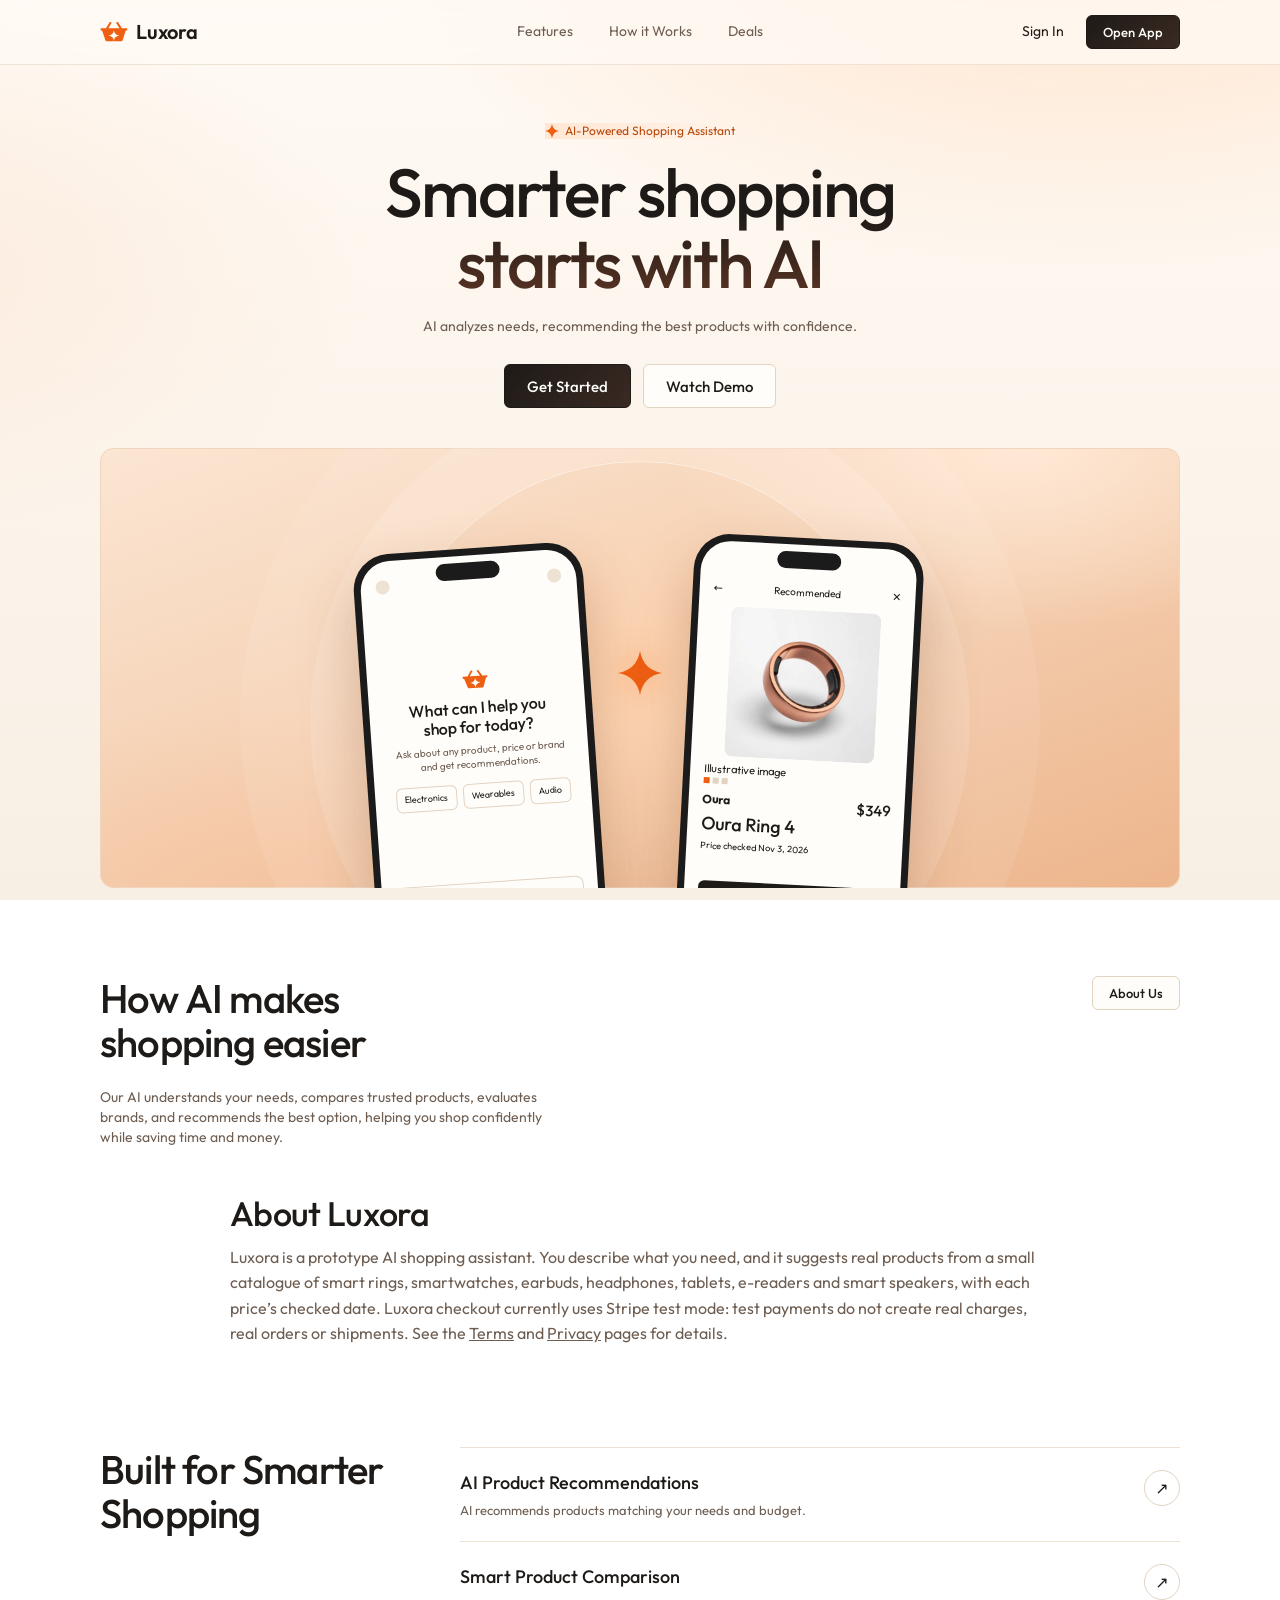
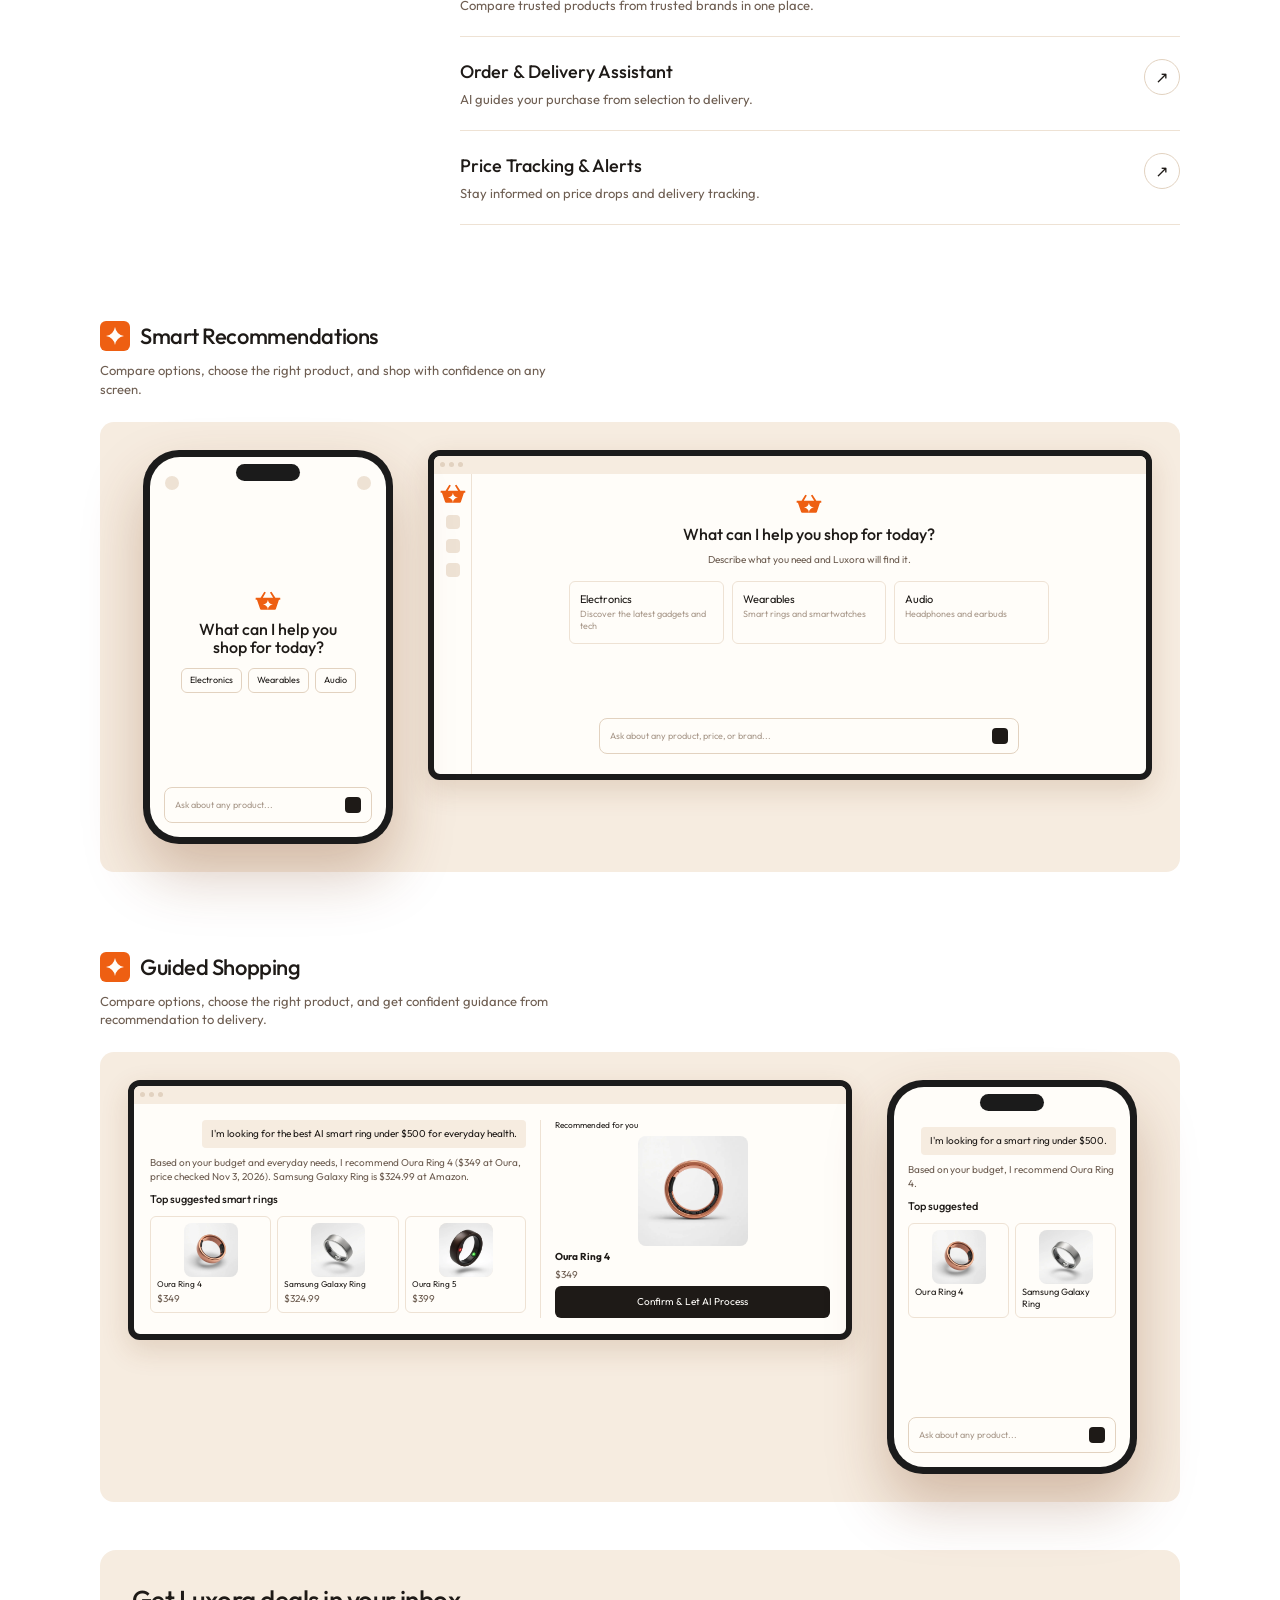
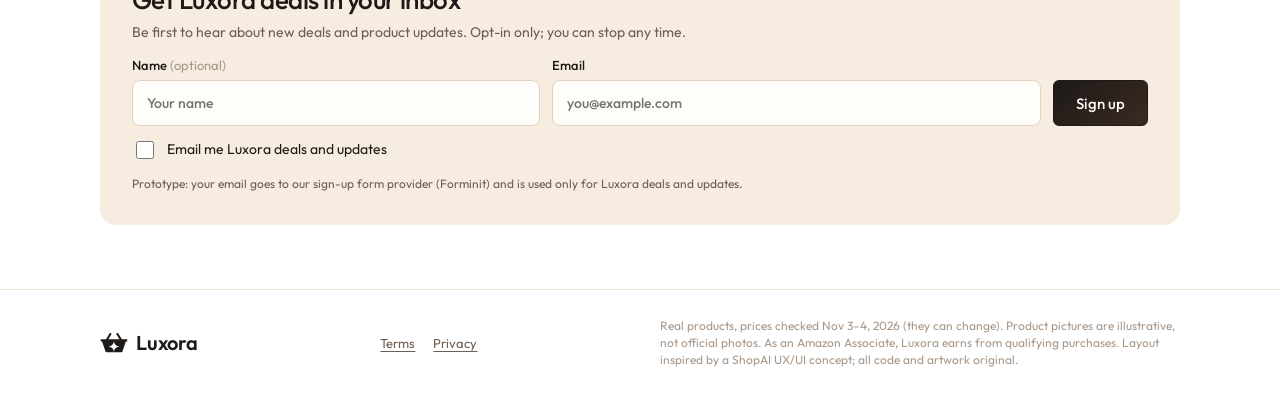
==== commit 5fb0dd87: "Add RAM2016 promo code (15% off non-deal items)" ====
--- a/index.html
+++ b/index.html
@@ -147,8 +147,9 @@
 <script src="js/art.js?v=gauth20261105"></script>
 <script src="js/auth.js?v=gauth20261105"></script>
 <script src="js/landing.js?v=gauth20261105"></script>
-<script src="js/landing-deals.js?v=gauth20261105"></script>
+<script src="js/prices.js?v=promo20261113"></script>
+<script src="js/landing-deals.js?v=pricing20261112"></script>
 <script src="js/signup.js?v=gauth20261105"></script>
-<script src="js/i18n.js?v=gauth20261105"></script>
+<script src="js/i18n.js?v=735dfdc6c0"></script>
 </body>
 </html>
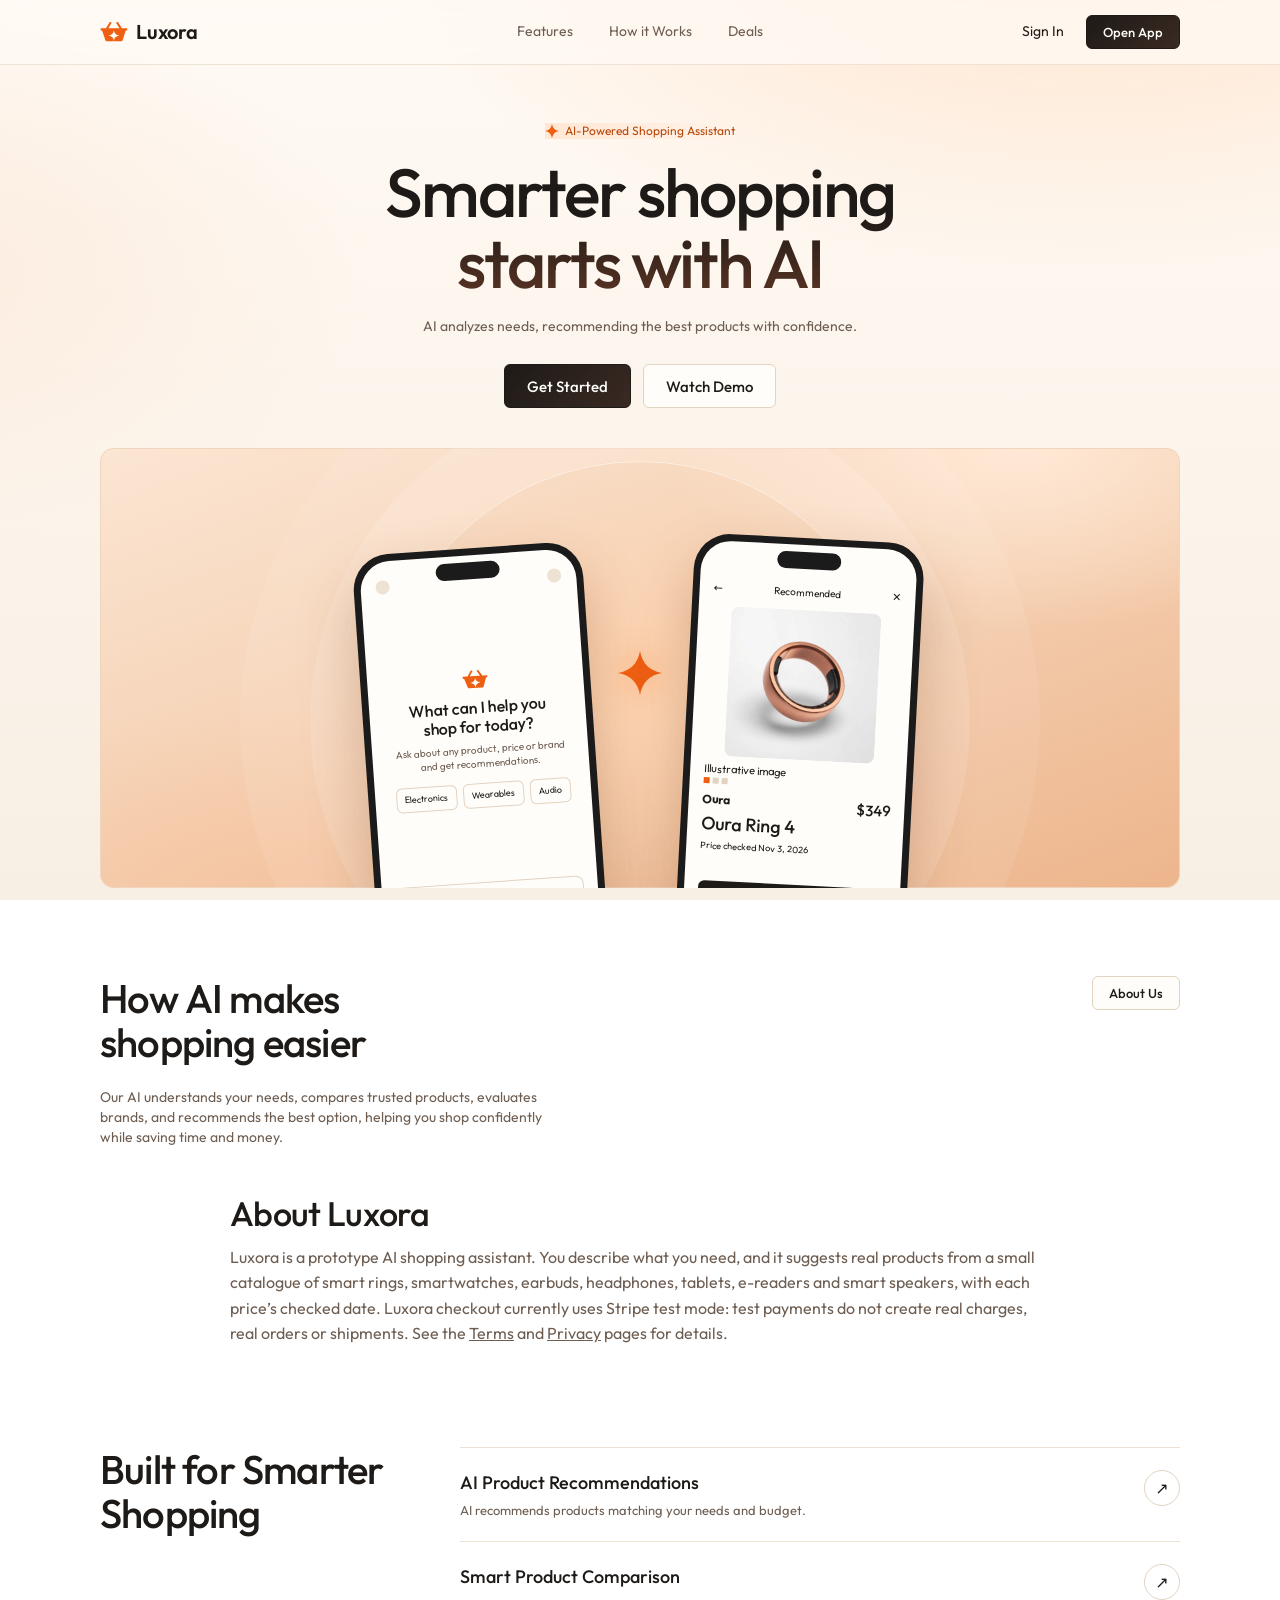
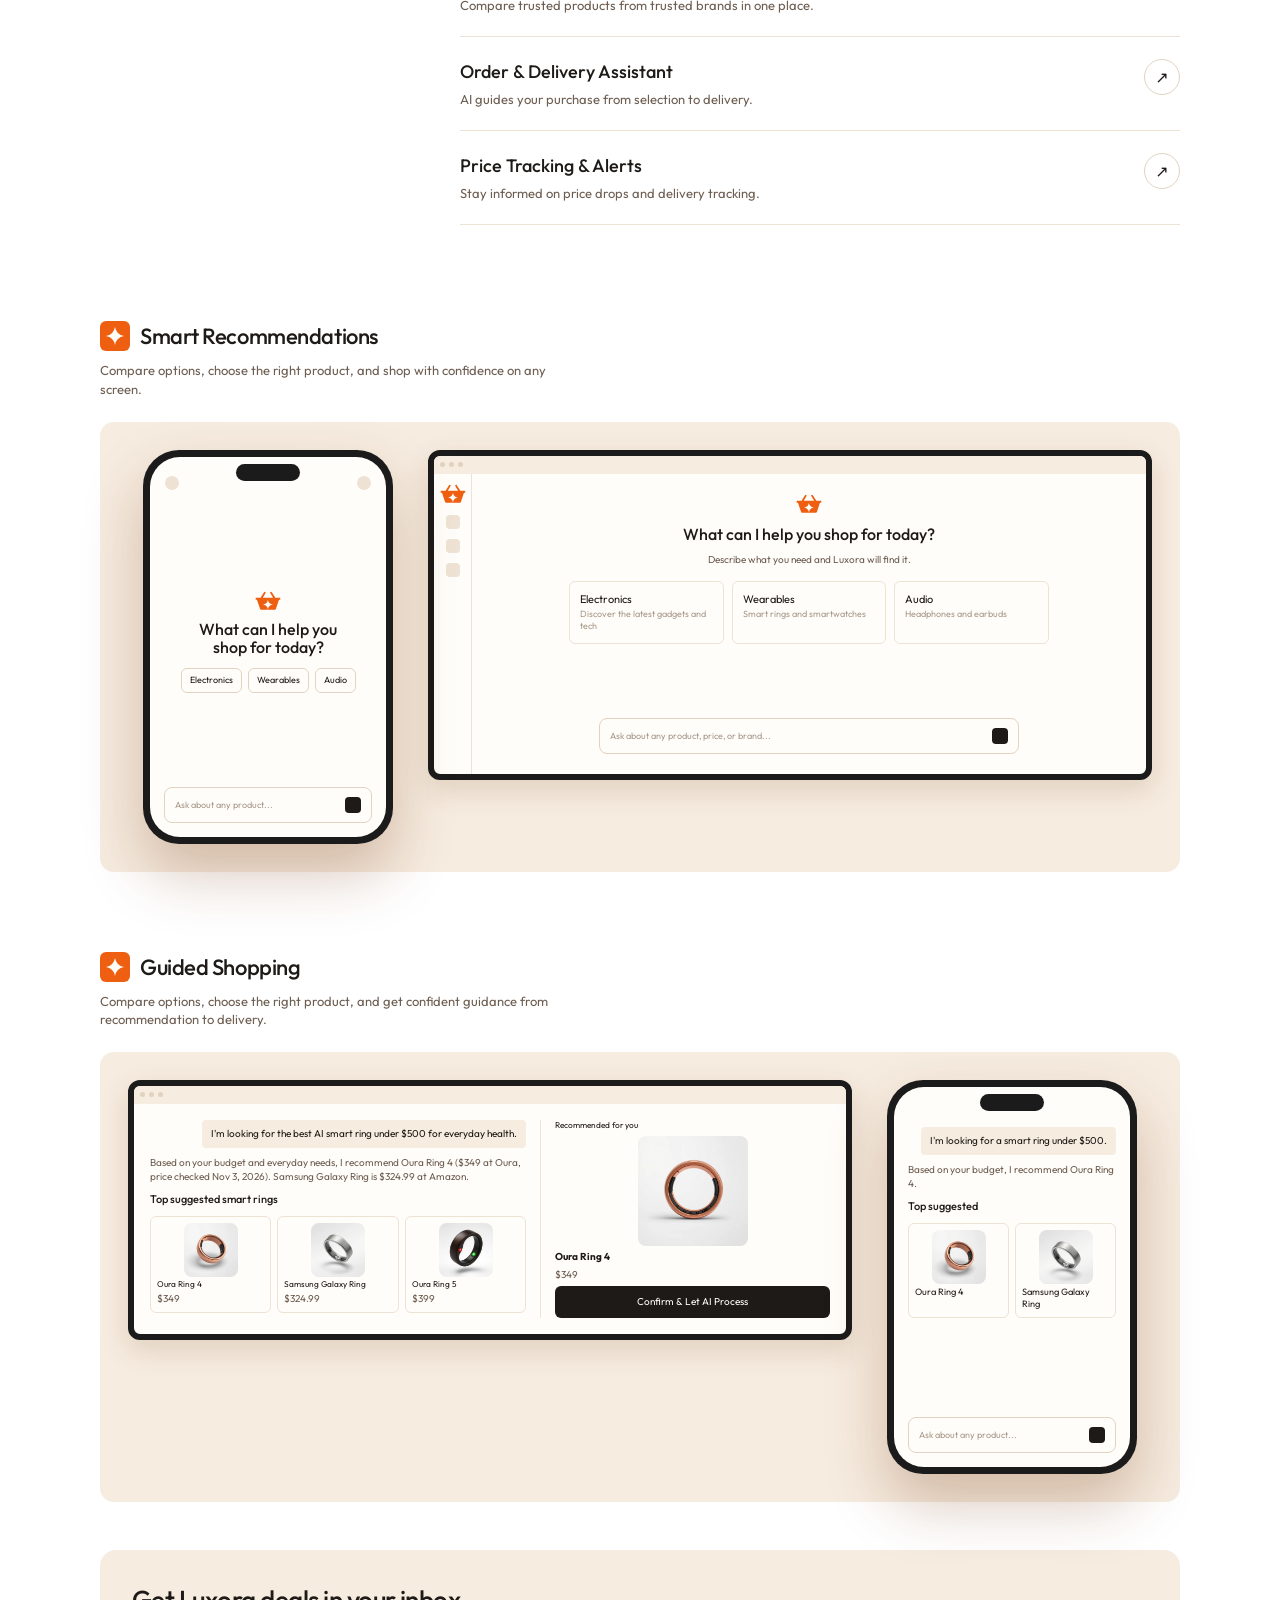
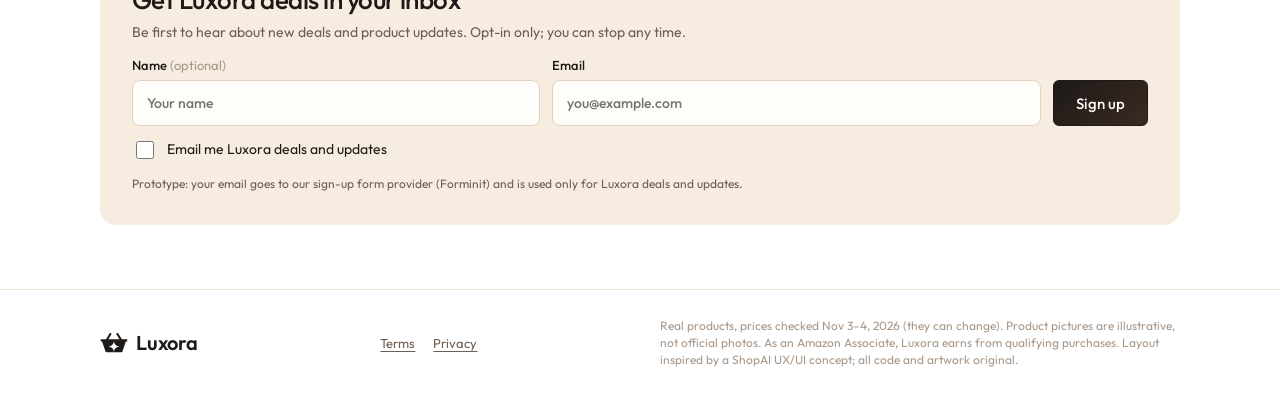
==== commit 286bcea7: "New-tab checkout, Google sign-in fixes, welcome + new-device sign-in emails - checkout.html + js/che" ====
--- a/index.html
+++ b/index.html
@@ -145,7 +145,7 @@
 
 
 <script src="js/art.js?v=gauth20261105"></script>
-<script src="js/auth.js?v=gauth20261105"></script>
+<script src="js/auth.js?v=emails20261119"></script>
 <script src="js/landing.js?v=gauth20261105"></script>
 <script src="js/prices.js?v=promo20261113"></script>
 <script src="js/landing-deals.js?v=pricing20261112"></script>
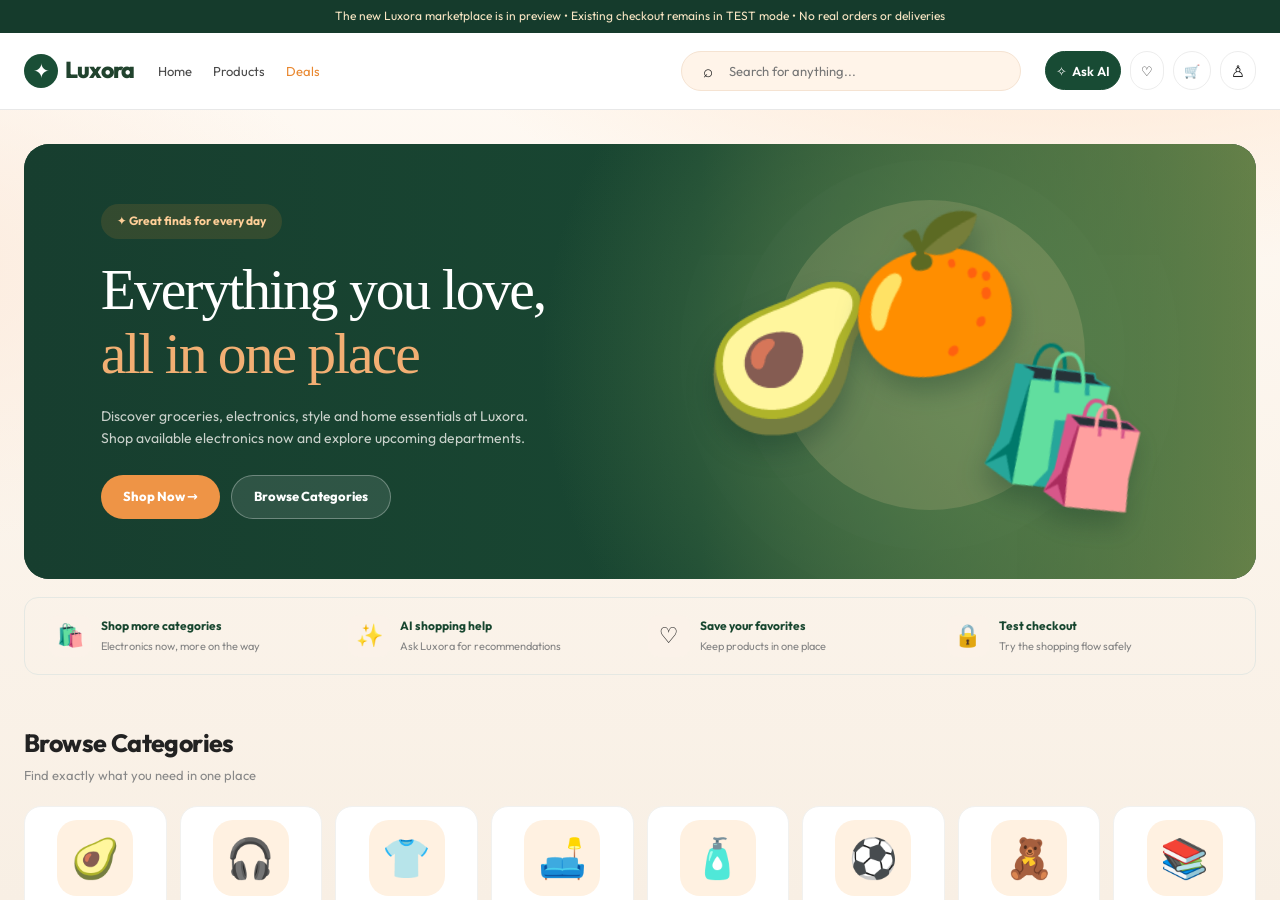
==== commit d2ef7d9a: "Open marketplace directly from Luxora homepage on redesign branch" ====
--- a/index.html
+++ b/index.html
@@ -1,155 +1,14 @@
 <!doctype html>
 <html lang="en">
 <head>
-  <meta charset="utf-8">
-  <meta name="viewport" content="width=device-width, initial-scale=1, viewport-fit=cover">
-  <title>Luxora - AI-Powered Shopping Assistant</title>
-  <meta name="description" content="Luxora analyzes your needs and recommends the best products with confidence.">
-  <link rel="icon" href="assets/logo.svg" type="image/svg+xml">
-  <script src="js/theme.js?v=gauth20261105"></script>
-  <link rel="stylesheet" href="css/palette.css?v=gauth20261105">
-  <link rel="stylesheet" href="css/base.css?v=gauth20261105">
-  <link rel="stylesheet" href="css/landing.css?v=gauth20261105">
-  <link rel="stylesheet" href="css/warm.css?v=gauth20261105">
-  <link rel="stylesheet" href="css/mobile.css?v=gauth20261105">
+<meta charset="utf-8">
+<meta name="viewport" content="width=device-width, initial-scale=1">
+<meta name="robots" content="noindex">
+<meta http-equiv="refresh" content="0; url=app.html#/market">
+<title>Luxora Marketplace</title>
+<link rel="icon" href="assets/logo.svg" type="image/svg+xml">
+<style>body{font-family:system-ui,-apple-system,sans-serif;display:grid;place-items:center;min-height:100vh;background:#fff8ef;color:#184630;text-align:center}a{color:#a35d1a;font-weight:bold}</style>
+<script>window.location.replace('app.html#/market');</script>
 </head>
-<body>
-<header class="nav" id="top">
-  <div class="wrap nav__in">
-    <a href="#top" class="logo" aria-label="Luxora home"><span data-logo class="logo__mark"></span>Luxora</a>
-    <nav class="nav__links" id="navLinks" aria-label="Primary">
-      <a href="#features">Features</a><a href="#how">How it Works</a><a href="app.html#/shop">Deals</a>
-      <button type="button" class="nav__signin nav__signin--m" data-signin>Sign In</button>
-    </nav>
-    <div class="nav__cta">
-      <button type="button" class="nav__signin" data-signin>Sign In</button>
-      <a href="app.html" class="btn btn--sm" data-get-started>Open App</a>
-      <button class="nav__burger" id="burger" aria-label="Menu" aria-expanded="false"><span></span><span></span><span></span></button>
-    </div>
-  </div>
-</header>
-
-<main>
-<section class="hero wrap">
-  <p class="tag"><span data-sparkle="14"></span> AI-Powered Shopping Assistant</p>
-  <h1>Smarter shopping<br>starts with AI</h1>
-  <p class="hero__sub">AI analyzes needs, recommending the best products with confidence.</p>
-  <div class="hero__btns">
-    <a href="app.html#/assistant" class="btn" data-get-started>Get Started</a>
-    <a href="#demo" class="btn btn--ghost">Watch Demo</a>
-  </div>
-</section>
-
-<section class="stage wrap" id="demo" aria-label="App preview">
-  <div class="stage__panel">
-    <div class="phone phone--tilt-l">
-      <div class="phone__notch"></div>
-      <div class="phone__screen">
-        <div class="ph-top"><span class="ph-dot"></span><span class="ph-avatar"></span></div>
-        <div class="ph-center">
-          <span data-logo class="ph-logo"></span>
-          <h3>What can I help you shop for today?</h3>
-          <p>Ask about any product, price or brand and get recommendations.</p>
-          <div class="ph-chips"><span>Electronics</span><span>Wearables</span><span>Audio</span></div>
-        </div>
-        <div class="ph-input">Ask about any product, price, or brand...<i></i></div>
-      </div>
-    </div>
-    <span class="stage__spark" data-sparkle="44"></span>
-    <div class="phone phone--tilt-r">
-      <div class="phone__notch"></div>
-      <div class="phone__screen">
-        <div class="ph-bar"><span>&#8592;</span><small>Recommended</small><span>&#10005;</span></div>
-        <div class="ph-art" data-art="aura-ring-4"></div><span class="illus illus--static">Illustrative image</span>
-        <div class="ph-dots"><i class="on"></i><i></i><i></i></div>
-        <div class="ph-meta"><div><b class="store">Oura</b><h4>Oura Ring 4</h4><small>Price checked Nov 3, 2026</small></div><strong data-price="aura-ring-4" data-asin="B0D9WT1S2T">$349</strong></div>
-        <div class="ph-btn">Let AI Process</div>
-      </div>
-    </div>
-  </div>
-</section>
-
-<section class="how wrap" id="how">
-  <div class="how__head">
-    <h2>How AI makes<br>shopping easier</h2>
-    <a href="#about" class="btn btn--ghost btn--sm">About Us</a>
-  </div>
-  <p class="how__p">Our AI understands your needs, compares trusted products, evaluates brands, and recommends the best option, helping you shop confidently while saving time and money.</p>
-</section>
-
-<section class="about wrap" id="about" aria-labelledby="aboutTitle">
-  <h2 id="aboutTitle">About Luxora</h2>
-  <p>Luxora is a prototype AI shopping assistant. You describe what you need, and it suggests real products from a small catalogue of smart rings, smartwatches, earbuds, headphones, tablets, e-readers and smart speakers, with each price&rsquo;s checked date. Luxora checkout currently uses Stripe test mode: test payments do not create real charges, real orders or shipments. See the <a href="terms.html">Terms</a> and <a href="privacy.html">Privacy</a> pages for details.</p>
-</section>
-
-<section class="built wrap" id="features">
-  <h2>Built for Smarter<br>Shopping</h2>
-  <ul class="built__list">
-    <li><div><h3>AI Product Recommendations</h3><p>AI recommends products matching your needs and budget.</p></div><a class="built__go" href="app.html?q=Best%20smart%20ring%20under%20%24500%20for%20everyday%20health" aria-label="Try AI product recommendations in the app">&#8599;</a></li>
-    <li><div><h3>Smart Product Comparison</h3><p>Compare trusted products from trusted brands in one place.</p></div><a class="built__go" href="app.html?q=Compare%20Oura%20Ring%204%20and%20Samsung%20Galaxy%20Ring" aria-label="Try product comparison in the app">&#8599;</a></li>
-    <li><div><h3>Order &amp; Delivery Assistant</h3><p>AI guides your purchase from selection to delivery.</p></div><a class="built__go" href="app.html?q=Where%20is%20my%20order%3F" aria-label="Try the order and delivery assistant in the app">&#8599;</a></li>
-    <li><div><h3>Price Tracking &amp; Alerts</h3><p>Stay informed on price drops and delivery tracking.</p></div><a class="built__go" href="#signup" aria-label="Get deal alerts by email">&#8599;</a></li>
-  </ul>
-</section>
-
-<section class="showcase wrap" aria-labelledby="sr">
-  <div class="sec-title"><span class="sec-icon" data-sparkle="18"></span><h2 id="sr">Smart Recommendations</h2></div>
-  <p class="sec-p">Compare options, choose the right product, and shop with confidence on any screen.</p>
-  <div class="showcase__grid">
-    <div class="phone phone--flat"><div class="phone__notch"></div><div class="phone__screen">
-      <div class="ph-top"><span class="ph-dot"></span><span class="ph-avatar"></span></div>
-      <div class="ph-center"><span data-logo class="ph-logo"></span><h3>What can I help you shop for today?</h3>
-      <div class="ph-chips"><span>Electronics</span><span>Wearables</span><span>Audio</span></div></div>
-      <div class="ph-input">Ask about any product...<i></i></div></div></div>
-    <div class="laptop"><div class="laptop__bar"><i></i><i></i><i></i></div><div class="laptop__body">
-      <aside><span data-logo class="ph-logo"></span><i></i><i></i><i></i></aside>
-      <div class="laptop__main"><span data-logo class="ph-logo"></span><h3>What can I help you shop for today?</h3><p>Describe what you need and Luxora will find it.</p>
-      <div class="lp-cards"><div>Electronics<small>Discover the latest gadgets and tech</small></div><div>Wearables<small>Smart rings and smartwatches</small></div><div>Audio<small>Headphones and earbuds</small></div></div>
-      <div class="ph-input">Ask about any product, price, or brand...<i></i></div></div></div></div>
-  </div>
-</section>
-
-<section class="showcase wrap" aria-labelledby="gs">
-  <div class="sec-title"><span class="sec-icon" data-sparkle="18"></span><h2 id="gs">Guided Shopping</h2></div>
-  <p class="sec-p">Compare options, choose the right product, and get confident guidance from recommendation to delivery.</p>
-  <div class="showcase__grid showcase__grid--guided">
-    <div class="laptop laptop--wide"><div class="laptop__bar"><i></i><i></i><i></i></div>
-      <div class="guided">
-        <div class="guided__chat">
-          <p class="bubble">I'm looking for the best AI smart ring under $500 for everyday health.</p>
-          <p class="g-text">Based on your budget and everyday needs, I recommend Oura Ring 4 ($349 at Oura, price checked Nov 3, 2026). Samsung Galaxy Ring is $324.99 at Amazon.</p>
-          <b class="g-title">Top suggested smart rings</b>
-          <div class="g-cards">
-            <div><span data-art="aura-ring-4"></span><small>Oura Ring 4</small><em data-price="aura-ring-4" data-asin="B0D9WT1S2T">$349</em></div>
-            <div><span data-art="nova-ring"></span><small>Samsung Galaxy Ring</small><em>$324.99</em></div>
-            <div><span data-art="ring-pro"></span><small>Oura Ring 5</small><em>$399</em></div>
-          </div>
-        </div>
-        <div class="guided__rec"><small>Recommended for you</small><span data-art="aura-ring-4:1"></span><b>Oura Ring 4</b><em data-price="aura-ring-4" data-asin="B0D9WT1S2T">$349</em><div class="ph-btn">Confirm &amp; Let AI Process</div></div>
-      </div></div>
-    <div class="phone phone--flat"><div class="phone__notch"></div><div class="phone__screen">
-      <p class="bubble">I'm looking for a smart ring under $500.</p>
-      <p class="g-text">Based on your budget, I recommend Oura Ring 4.</p>
-      <b class="g-title">Top suggested</b>
-      <div class="g-cards g-cards--2"><div><span data-art="aura-ring-4"></span><small>Oura Ring 4</small></div><div><span data-art="nova-ring"></span><small>Samsung Galaxy Ring</small></div></div>
-      <div class="ph-input">Ask about any product...<i></i></div></div></div>
-  </div>
-</section>
-
-<section class="signup-sec wrap" id="signup" aria-label="Email sign-up">
-  <div data-signup="landing-footer" data-title="Get Luxora deals in your inbox" data-text="Be first to hear about new deals and product updates. Opt-in only; you can stop any time."></div>
-</section>
-</main>
-
-<footer class="foot"><div class="wrap foot__in"><a href="#top" class="logo logo--black"><span data-logo class="logo__mark"></span>Luxora</a><nav class="foot__links" aria-label="Legal"><a href="terms.html">Terms</a><a href="privacy.html">Privacy</a></nav><small>Real products, prices checked Nov 3–4, 2026 (they can change). Product pictures are illustrative, not official photos. As an Amazon Associate, Luxora earns from qualifying purchases. Layout inspired by a ShopAI UX/UI concept; all code and artwork original.</small></div></footer>
-
-
-<script src="js/art.js?v=gauth20261105"></script>
-<script src="js/auth.js?v=emails20261119"></script>
-<script src="js/landing.js?v=gauth20261105"></script>
-<script src="js/prices.js?v=promo20261113"></script>
-<script src="js/landing-deals.js?v=pricing20261112"></script>
-<script src="js/signup.js?v=gauth20261105"></script>
-<script src="js/i18n.js?v=735dfdc6c0"></script>
-</body>
-</html>
+<body><main><h1>Welcome to Luxora</h1><p>Opening the marketplace.</p><p><a href="app.html#/market">Open Luxora Marketplace</a></p></main></body>
+</html>
